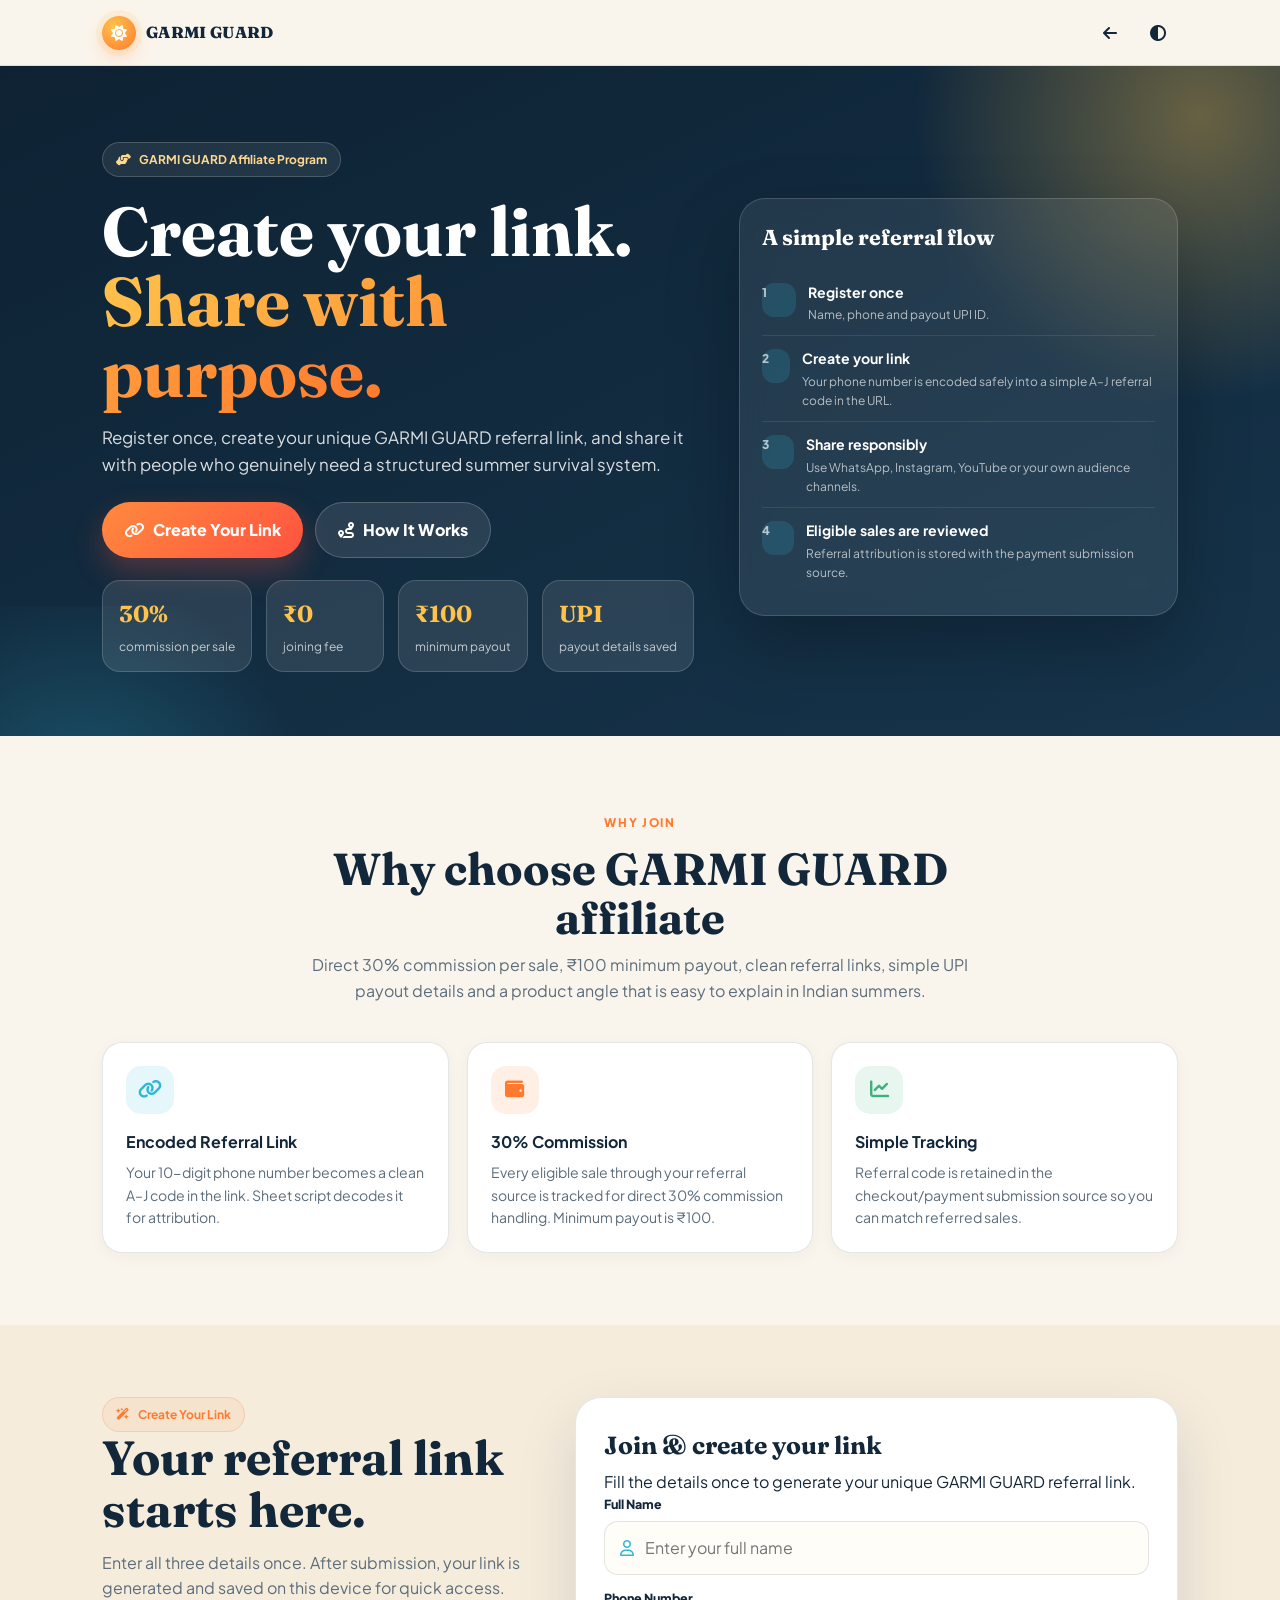
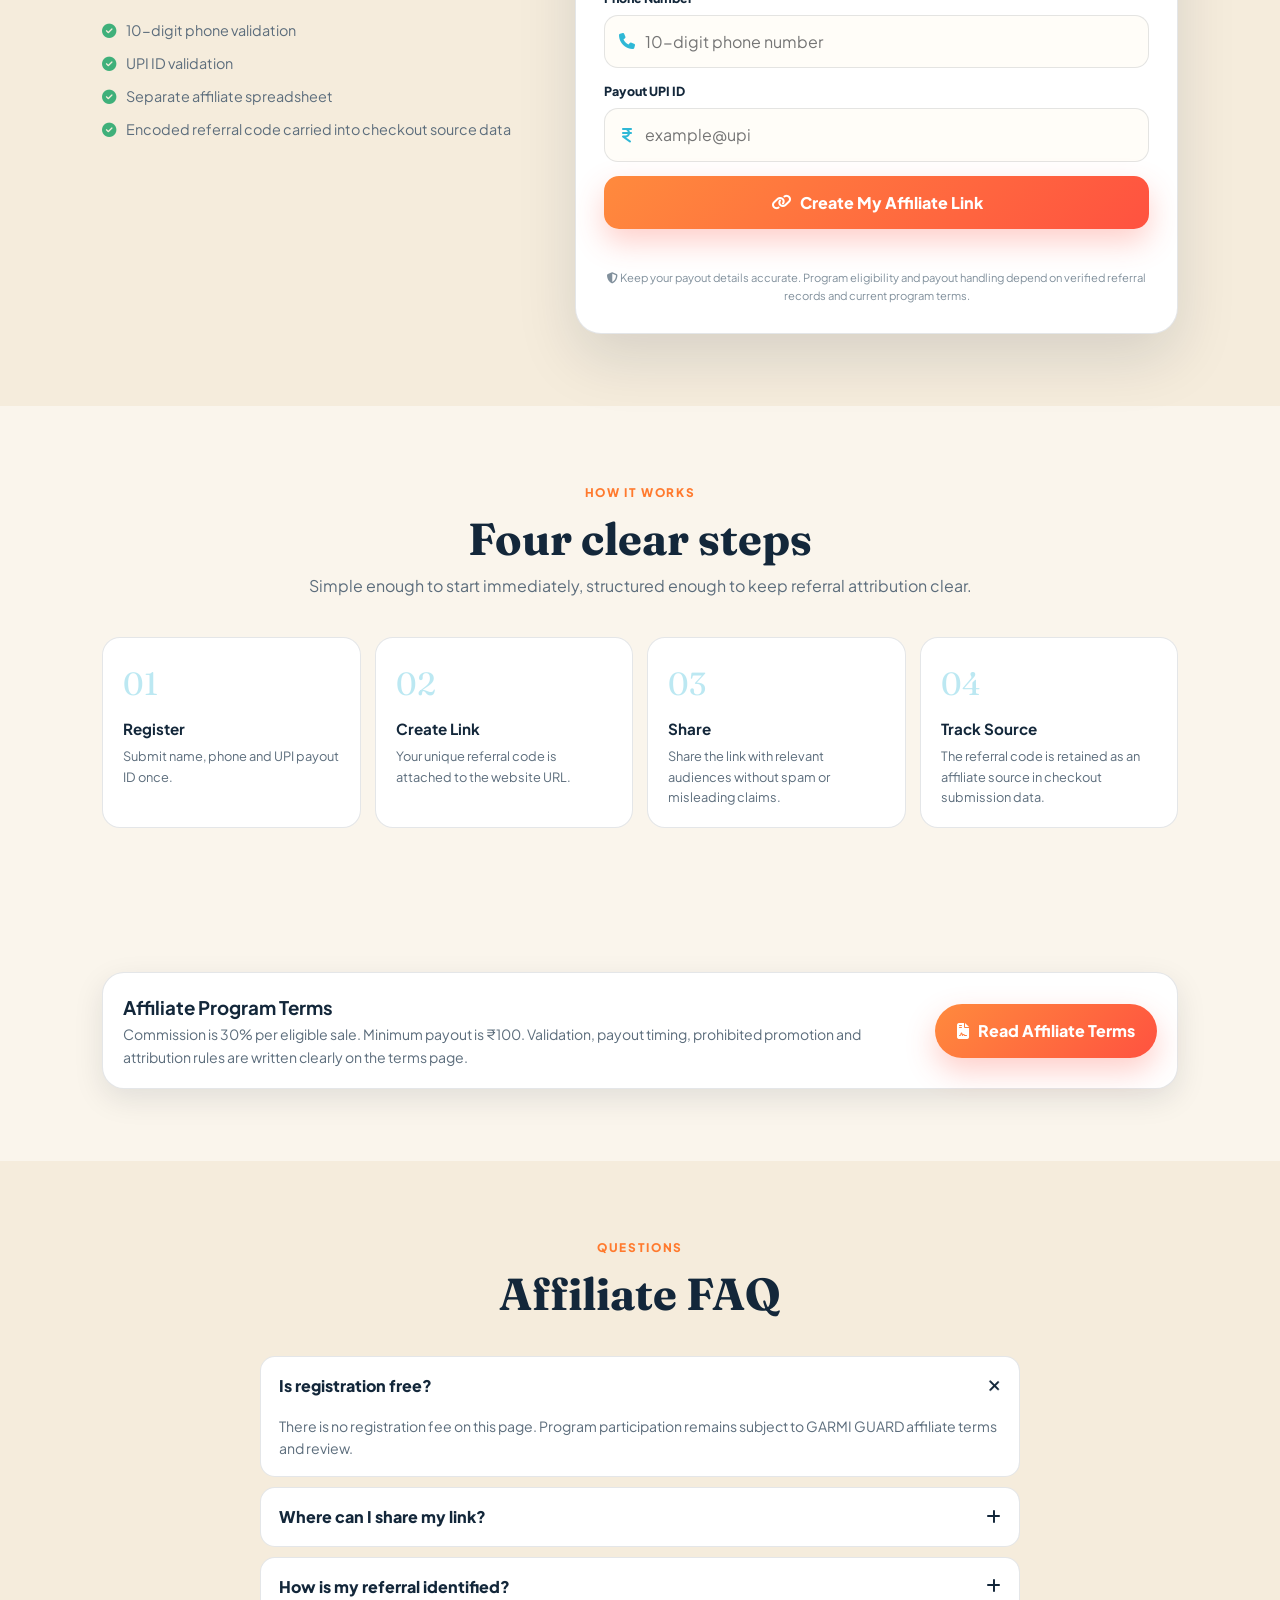
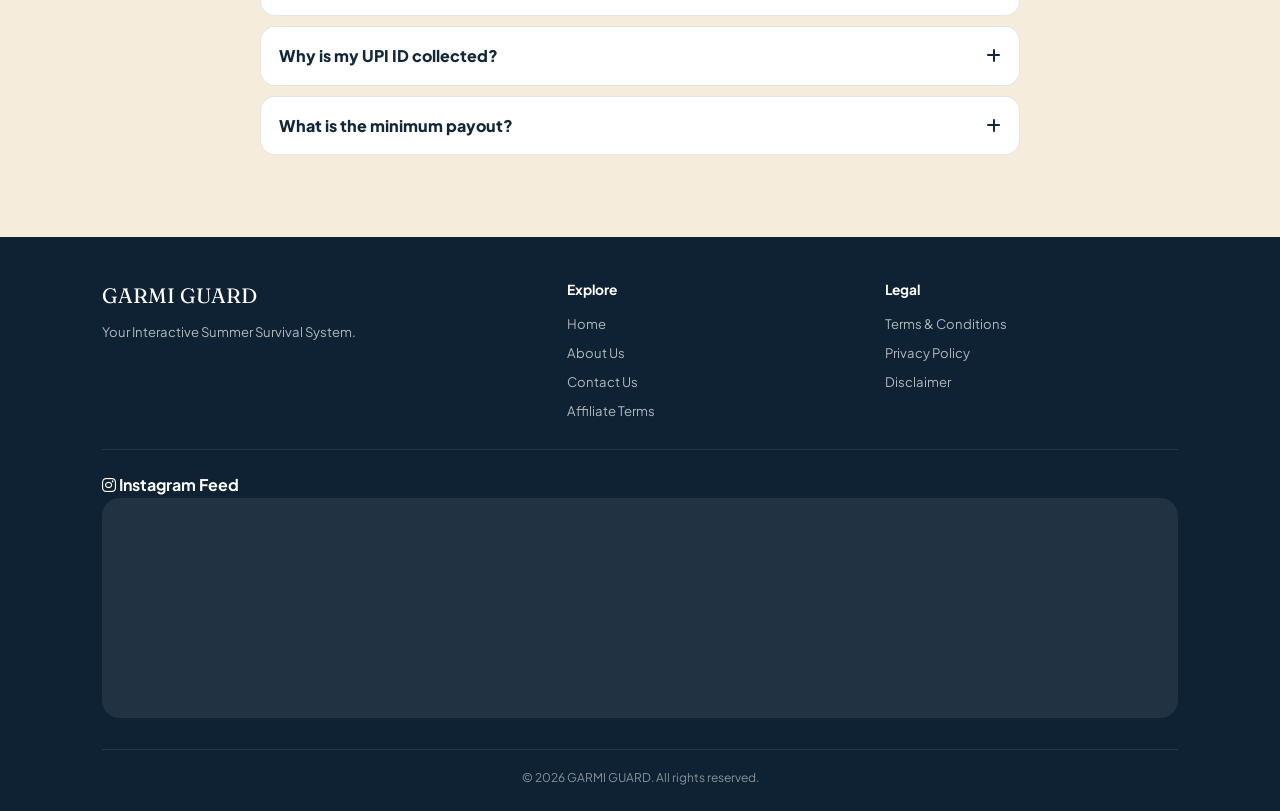
==== Affiliate.html @ 735c2840 "Add files via upload" ====
<!doctype html>
<html lang="en" data-theme="light">
<head>
<meta charset="utf-8">
<meta name="viewport" content="width=device-width,initial-scale=1,viewport-fit=cover">
<title>GARMI GUARD Affiliate Program — Create Your Referral Link</title>
<meta name="description" content="Join the GARMI GUARD affiliate program, register your payout UPI ID and create your encoded referral link.">
<meta name="robots" content="index,follow">
<link rel="canonical" href="https://garmiguard.pages.dev/Affiliate.html">
<link rel="preconnect" href="https://fonts.googleapis.com">
<link rel="preconnect" href="https://fonts.gstatic.com" crossorigin>
<link href="https://fonts.googleapis.com/css2?family=Plus+Jakarta+Sans:wght@400;500;600;700;800&family=Fraunces:opsz,wght@9..144,700;9..144,800&display=swap" rel="stylesheet">
<link rel="stylesheet" href="https://cdnjs.cloudflare.com/ajax/libs/font-awesome/6.5.1/css/all.min.css">
<style>
:root{--bg:#faf5ec;--soft:#fffdf8;--surface:#fff;--surface2:#f5ecdc;--text:#13273a;--muted:#5c6d7c;--mute:#81909c;--border:rgba(14,34,51,.11);--navy:#0e2233;--navy2:#16344b;--orange:#ff7a2e;--coral:#ff5c46;--aqua:#2fb8d6;--leaf:#3fb07a;--sun:#ffc24b;--cta:linear-gradient(135deg,#ff8a3d,#ff5240);--shadow:0 24px 60px rgba(14,34,51,.13);--shadow2:0 10px 30px rgba(14,34,51,.10);--display:'Fraunces',Georgia,serif;--body:'Plus Jakarta Sans',system-ui,sans-serif;--header:66px}
html[data-theme=dark]{--bg:#071320;--soft:#0a1a28;--surface:#0f2839;--surface2:#133046;--text:#eef4f8;--muted:#bac8d2;--mute:#8195a5;--border:rgba(255,255,255,.10);--shadow:0 28px 70px rgba(0,0,0,.48);--shadow2:0 12px 34px rgba(0,0,0,.34)}
*{box-sizing:border-box;margin:0;padding:0}html{scroll-behavior:smooth}body{font-family:var(--body);background:var(--bg);color:var(--text);line-height:1.6;overflow-x:hidden}a{text-decoration:none;color:inherit}button,input{font:inherit}.container{width:min(1120px,100%);margin:auto;padding:0 22px}
header{position:sticky;top:0;z-index:100;height:var(--header);display:flex;align-items:center;background:color-mix(in srgb,var(--bg) 88%,transparent);backdrop-filter:blur(16px);border-bottom:1px solid var(--border)}.head{display:flex;align-items:center;justify-content:space-between}.brand{display:flex;align-items:center;gap:10px;font-family:var(--display);font-weight:800;letter-spacing:.02em}.sun{width:34px;height:34px;border-radius:50%;display:grid;place-items:center;background:radial-gradient(circle at 35% 30%,var(--sun),var(--orange));color:#fff;box-shadow:0 0 0 6px rgba(255,194,75,.11),0 7px 18px rgba(255,122,46,.25)}.head-actions{display:flex;align-items:center;gap:8px}.icon-btn{width:40px;height:40px;border:0;background:transparent;color:var(--text);border-radius:12px;display:grid;place-items:center;cursor:pointer;transition:.2s}.icon-btn:hover{color:var(--orange);transform:translateY(-2px)}
.hero{position:relative;overflow:hidden;padding:76px 0 64px;background:linear-gradient(155deg,var(--navy),var(--navy2));color:#fff}.hero:before{content:'';position:absolute;width:620px;height:620px;border-radius:50%;right:-230px;top:-260px;background:radial-gradient(circle,rgba(255,194,75,.36),transparent 65%)}.hero:after{content:'';position:absolute;width:560px;height:400px;left:-200px;bottom:-270px;background:radial-gradient(circle,rgba(47,184,214,.28),transparent 66%)}.hero-grid{position:relative;z-index:2;display:grid;grid-template-columns:1.15fr .85fr;gap:44px;align-items:center}.eyebrow{display:inline-flex;align-items:center;gap:8px;padding:7px 13px;border:1px solid rgba(255,255,255,.18);background:rgba(255,255,255,.08);border-radius:999px;color:#ffd890;font-weight:700;font-size:.75rem}.hero h1{font-family:var(--display);font-size:clamp(2.5rem,6vw,4.3rem);line-height:1.02;margin:20px 0 16px}.hero h1 span{background:linear-gradient(120deg,var(--sun),var(--orange));-webkit-background-clip:text;color:transparent}.hero p{color:rgba(255,255,255,.84);font-size:1.06rem;max-width:650px}.hero-cta{display:flex;gap:12px;flex-wrap:wrap;margin-top:24px}.btn{border:0;border-radius:999px;padding:14px 22px;font-weight:800;display:inline-flex;align-items:center;justify-content:center;gap:9px;cursor:pointer;transition:.24s}.btn-primary{background:var(--cta);color:#fff;box-shadow:0 13px 30px rgba(255,82,64,.28)}.btn-primary:hover{transform:translateY(-2px);box-shadow:0 18px 40px rgba(255,82,64,.38)}.btn-soft{background:rgba(255,255,255,.10);color:#fff;border:1px solid rgba(255,255,255,.20)}
.hero-card{background:rgba(255,255,255,.08);border:1px solid rgba(255,255,255,.15);border-radius:26px;padding:22px;backdrop-filter:blur(12px);box-shadow:0 30px 70px rgba(0,0,0,.25)}.hero-card h3{font-family:var(--display);font-size:1.35rem;margin-bottom:14px}.mini-step{display:flex;gap:12px;padding:11px 0;border-bottom:1px solid rgba(255,255,255,.09)}.mini-step:last-child{border:0}.mini-num{width:34px;height:34px;border-radius:12px;display:grid;place-items:center;background:rgba(47,184,214,.18);color:#8ae7f5;font-weight:800}.mini-step strong{display:block;font-size:.88rem}.mini-step span{display:block;font-size:.75rem;color:rgba(255,255,255,.67);margin-top:2px}
.section{padding:72px 0}.section-head{text-align:center;max-width:700px;margin:0 auto 38px}.section-head span{color:var(--orange);font-size:.74rem;font-weight:800;letter-spacing:.14em;text-transform:uppercase}.section-head h2{font-family:var(--display);font-size:clamp(1.8rem,4vw,2.8rem);line-height:1.1;margin:10px 0}.section-head p{color:var(--muted)}.benefits{display:grid;grid-template-columns:repeat(3,1fr);gap:18px}.card{background:var(--surface);border:1px solid var(--border);border-radius:20px;padding:23px;box-shadow:0 4px 16px rgba(14,34,51,.04);transition:.28s}.card:hover{transform:translateY(-5px);box-shadow:var(--shadow2)}.card-icon{width:48px;height:48px;border-radius:15px;display:grid;place-items:center;margin-bottom:15px;background:rgba(47,184,214,.12);color:var(--aqua);font-size:1.2rem}.card:nth-child(2) .card-icon{background:rgba(255,122,46,.12);color:var(--orange)}.card:nth-child(3) .card-icon{background:rgba(63,176,122,.12);color:var(--leaf)}.card h3{font-size:1rem;margin-bottom:7px}.card p{font-size:.88rem;color:var(--muted)}
.join{background:var(--surface2)}.join-grid{display:grid;grid-template-columns:.85fr 1.15fr;gap:28px;align-items:start}.join-copy{position:sticky;top:95px}.join-copy h2{font-family:var(--display);font-size:clamp(2rem,4vw,3rem);line-height:1.08;margin-bottom:14px}.join-copy p{color:var(--muted);margin-bottom:18px}.check{display:flex;align-items:flex-start;gap:10px;margin:10px 0;color:var(--muted);font-size:.9rem}.check i{color:var(--leaf);margin-top:5px}.form-card{background:var(--surface);border:1px solid var(--border);border-radius:26px;padding:28px;box-shadow:var(--shadow)}.form-card h3{font-family:var(--display);font-size:1.55rem;margin-bottom:4px}.form-card>p{color:var(--muted);font-size:.88rem;margin-bottom:20px}.field{margin-bottom:14px}.field label{display:block;font-size:.78rem;font-weight:800;margin-bottom:6px}.input{display:flex;align-items:center;gap:10px;background:var(--soft);border:1.5px solid var(--border);border-radius:14px;padding:0 13px;transition:.2s}.input:focus-within{border-color:var(--aqua);box-shadow:0 0 0 3px rgba(47,184,214,.12)}.input i{color:var(--aqua);width:18px;text-align:center}.input input{width:100%;border:0;outline:0;background:transparent;color:var(--text);padding:13px 0}.error{font-size:.73rem;color:var(--coral);margin-top:5px;display:none}.error.show{display:block}.fine{font-size:.7rem;color:var(--mute);text-align:center;margin-top:10px}.status{font-size:.8rem;margin-top:10px;text-align:center;min-height:20px;color:var(--muted)}
.link-panel{display:none}.link-panel.show{display:block;animation:rise .35s ease}@keyframes rise{from{opacity:0;transform:translateY(12px)}to{opacity:1;transform:none}}.profile-chip{display:flex;align-items:center;gap:12px;padding:12px;border-radius:15px;background:var(--soft);border:1px solid var(--border);margin-bottom:14px}.profile-icon{width:42px;height:42px;border-radius:14px;display:grid;place-items:center;background:var(--cta);color:#fff}.profile-chip strong,.profile-chip span{display:block}.profile-chip span{font-size:.75rem;color:var(--muted)}.link-box{display:flex;gap:8px;padding:7px;background:var(--soft);border:1px solid var(--border);border-radius:15px}.link-box input{flex:1;min-width:0;border:0;background:transparent;color:var(--text);outline:0;padding:7px;font-size:.8rem}.copy-btn{width:42px;height:42px;border:0;border-radius:12px;background:var(--navy);color:#fff;cursor:pointer}.link-actions{display:grid;grid-template-columns:1fr 1fr;gap:10px;margin-top:12px}.link-actions .btn{border-radius:14px;padding:12px}.link-actions .secondary{background:var(--surface2);color:var(--text);border:1px solid var(--border)}
.how{display:grid;grid-template-columns:repeat(4,1fr);gap:14px}.step{position:relative;background:var(--surface);border:1px solid var(--border);border-radius:18px;padding:20px}.step-num{font-family:var(--display);font-size:2rem;color:rgba(47,184,214,.32)}.step h3{font-size:.95rem;margin:8px 0 5px}.step p{font-size:.8rem;color:var(--muted)}
.faq{max-width:760px;margin:auto}.faq-item{background:var(--surface);border:1px solid var(--border);border-radius:15px;margin-bottom:10px;overflow:hidden}.faq-q{width:100%;display:flex;justify-content:space-between;align-items:center;text-align:left;border:0;background:transparent;color:var(--text);padding:16px 18px;font-weight:800;cursor:pointer}.faq-a{display:none;padding:0 18px 16px;color:var(--muted);font-size:.88rem}.faq-item.open .faq-a{display:block}.faq-item.open .faq-q i{transform:rotate(45deg)}
footer{background:var(--navy);color:#fff;padding:42px 0 24px}.footer-grid{display:grid;grid-template-columns:1.5fr 1fr 1fr;gap:26px}.footer-brand{font-family:var(--display);font-size:1.3rem;margin-bottom:8px}.footer-grid p,.footer-grid a{color:rgba(255,255,255,.68);font-size:.82rem}.footer-grid a{display:block;padding:4px 0}.footer-grid h4{font-size:.86rem;margin-bottom:8px}.copy{text-align:center;border-top:1px solid rgba(255,255,255,.09);padding-top:18px;margin-top:24px;color:rgba(255,255,255,.50);font-size:.75rem}
.live-notif{position:fixed;z-index:300;top:calc(var(--header) + 10px);right:18px;width:min(340px,calc(100% - 28px));background:var(--surface);border:1px solid var(--border);border-radius:15px;box-shadow:var(--shadow);padding:12px 14px;display:flex;align-items:center;gap:11px;opacity:0;transform:translateX(18px);pointer-events:none;transition:.3s}.live-notif.show{opacity:1;transform:none}.ln-icon{width:40px;height:40px;border-radius:50%;display:grid;place-items:center;background:var(--cta);color:#fff}.ln-text{font-size:.8rem}.ln-text strong{display:block}.ln-text span{color:var(--muted);font-size:.72rem}
@media(max-width:900px){.hero-grid,.join-grid{grid-template-columns:1fr}.join-copy{position:static}.benefits{grid-template-columns:repeat(2,1fr)}.how{grid-template-columns:repeat(2,1fr)}}
@media(max-width:620px){.container{padding:0 16px}.hero{padding:54px 0 46px}.hero-grid{gap:28px}.benefits{grid-template-columns:1fr}.how{grid-template-columns:1fr 1fr}.form-card{padding:21px}.section{padding:56px 0}.footer-grid{grid-template-columns:1fr}.live-notif{left:50%;right:auto;transform:translate(-50%,-10px)}.live-notif.show{transform:translate(-50%,0)}.link-actions{grid-template-columns:1fr}}
@media(max-width:390px){.how{grid-template-columns:1fr}.brand span{font-size:.9rem}.head-actions .back-text{display:none}}

.aff-kpi{display:flex;gap:14px;flex-wrap:wrap;margin-top:22px}.aff-kpi div{min-width:118px;padding:14px 16px;border-radius:18px;background:rgba(255,255,255,.10);border:1px solid rgba(255,255,255,.16)}.aff-kpi b{display:block;font-size:1.45rem;color:var(--sun);font-family:var(--display)}.aff-kpi span{font-size:.75rem;color:rgba(255,255,255,.72)}
.terms-strip{background:var(--surface);border:1px solid var(--border);border-radius:22px;padding:20px;display:flex;align-items:center;justify-content:space-between;gap:18px;box-shadow:var(--shadow2)}.terms-strip p{color:var(--muted);font-size:.88rem}.terms-strip .btn{white-space:nowrap}
.why-grid{display:grid;grid-template-columns:repeat(4,1fr);gap:14px}.why-box{background:var(--surface);border:1px solid var(--border);border-radius:20px;padding:20px;box-shadow:0 4px 16px rgba(14,34,51,.04)}.why-box i{font-size:1.2rem;color:var(--orange);margin-bottom:12px}.why-box h3{font-size:.94rem;margin-bottom:6px}.why-box p{font-size:.8rem;color:var(--muted)}
.footer-instagram{margin-top:24px;padding-top:22px;border-top:1px solid rgba(255,255,255,.09)}.footer-insta-frame{width:100%;height:220px;border:0;border-radius:18px;background:rgba(255,255,255,.08)}
@media(max-width:900px){.why-grid{grid-template-columns:repeat(2,1fr)}}@media(max-width:620px){.terms-strip{flex-direction:column;align-items:flex-start}.why-grid{grid-template-columns:1fr}.aff-kpi div{flex:1}}
</style>
</head>
<body>
<header><div class="container head"><a class="brand" href="index.html"><span class="sun"><i class="fa-solid fa-sun"></i></span><span>GARMI GUARD</span></a><div class="head-actions"><a class="icon-btn" href="index.html" aria-label="Back to home"><i class="fa-solid fa-arrow-left"></i></a><button class="icon-btn" id="themeBtn" aria-label="Toggle theme"><i class="fa-solid fa-circle-half-stroke"></i></button></div></div></header>

<section class="hero"><div class="container hero-grid"><div><span class="eyebrow"><i class="fa-solid fa-handshake-angle"></i> GARMI GUARD Affiliate Program</span><h1>Create your link.<br><span>Share with purpose.</span></h1><p>Register once, create your unique GARMI GUARD referral link, and share it with people who genuinely need a structured summer survival system.</p><div class="hero-cta"><a class="btn btn-primary" href="#create-link"><i class="fa-solid fa-link"></i> Create Your Link</a><a class="btn btn-soft" href="#how"><i class="fa-solid fa-route"></i> How It Works</a></div><div class="aff-kpi"><div><b>30%</b><span>commission per sale</span></div><div><b>₹0</b><span>joining fee</span></div><div><b>₹100</b><span>minimum payout</span></div><div><b>UPI</b><span>payout details saved</span></div></div></div><div class="hero-card"><h3>A simple referral flow</h3><div class="mini-step"><span class="mini-num">1</span><div><strong>Register once</strong><span>Name, phone and payout UPI ID.</span></div></div><div class="mini-step"><span class="mini-num">2</span><div><strong>Create your link</strong><span>Your phone number is encoded safely into a simple A–J referral code in the URL.</span></div></div><div class="mini-step"><span class="mini-num">3</span><div><strong>Share responsibly</strong><span>Use WhatsApp, Instagram, YouTube or your own audience channels.</span></div></div><div class="mini-step"><span class="mini-num">4</span><div><strong>Eligible sales are reviewed</strong><span>Referral attribution is stored with the payment submission source.</span></div></div></div></div></section>

<section class="section"><div class="container"><div class="section-head"><span>Why join</span><h2>Why choose GARMI GUARD affiliate</h2><p>Direct 30% commission per sale, ₹100 minimum payout, clean referral links, simple UPI payout details and a product angle that is easy to explain in Indian summers.</p></div><div class="benefits"><article class="card"><div class="card-icon"><i class="fa-solid fa-link"></i></div><h3>Encoded Referral Link</h3><p>Your 10-digit phone number becomes a clean A–J code in the link. Sheet script decodes it for attribution.</p></article><article class="card"><div class="card-icon"><i class="fa-solid fa-wallet"></i></div><h3>30% Commission</h3><p>Every eligible sale through your referral source is tracked for direct 30% commission handling. Minimum payout is ₹100.</p></article><article class="card"><div class="card-icon"><i class="fa-solid fa-chart-line"></i></div><h3>Simple Tracking</h3><p>Referral code is retained in the checkout/payment submission source so you can match referred sales.</p></article></div></div></section>

<section class="section join" id="create-link"><div class="container join-grid"><div class="join-copy"><span class="eyebrow" style="color:var(--orange);border-color:rgba(255,122,46,.22);background:rgba(255,122,46,.08)"><i class="fa-solid fa-wand-magic-sparkles"></i> Create Your Link</span><h2>Your referral link starts here.</h2><p>Enter all three details once. After submission, your link is generated and saved on this device for quick access.</p><div class="check"><i class="fa-solid fa-circle-check"></i><span>10-digit phone validation</span></div><div class="check"><i class="fa-solid fa-circle-check"></i><span>UPI ID validation</span></div><div class="check"><i class="fa-solid fa-circle-check"></i><span>Separate affiliate spreadsheet</span></div><div class="check"><i class="fa-solid fa-circle-check"></i><span>Encoded referral code carried into checkout source data</span></div></div><div class="form-card">
<div id="joinFormWrap"><h3>Join & create your link</h3><p>Fill the details once to generate your unique GARMI GUARD referral link.</p><div class="field"><label for="affName">Full Name</label><div class="input"><i class="fa-regular fa-user"></i><input id="affName" type="text" autocomplete="name" placeholder="Enter your full name"></div><div class="error" id="affNameErr">Please enter your name.</div></div><div class="field"><label for="affPhone">Phone Number</label><div class="input"><i class="fa-solid fa-phone"></i><input id="affPhone" type="tel" inputmode="numeric" maxlength="10" pattern="[0-9]{10}" autocomplete="tel" placeholder="10-digit phone number"></div><div class="error" id="affPhoneErr">Enter exactly 10 digits.</div></div><div class="field"><label for="affUpi">Payout UPI ID</label><div class="input"><i class="fa-solid fa-indian-rupee-sign"></i><input id="affUpi" type="text" inputmode="email" autocomplete="off" placeholder="example@upi"></div><div class="error" id="affUpiErr">Enter a valid UPI ID.</div></div><button class="btn btn-primary" style="width:100%;border-radius:15px" id="affSubmit"><i class="fa-solid fa-link"></i> Create My Affiliate Link</button><div class="status" id="affStatus"></div><p class="fine"><i class="fa-solid fa-shield-halved"></i> Keep your payout details accurate. Program eligibility and payout handling depend on verified referral records and current program terms.</p></div>
<div class="link-panel" id="linkPanel"><h3>Your affiliate link is ready</h3><p>Save this link and use it whenever you share GARMI GUARD.</p><div class="profile-chip"><div class="profile-icon"><i class="fa-solid fa-user-check"></i></div><div><strong id="profileName">Affiliate</strong><span id="profileCode">Code: —</span></div></div><div class="link-box"><input id="affiliateLink" readonly><button class="copy-btn" id="copyLink" aria-label="Copy link"><i class="fa-regular fa-copy"></i></button></div><div class="link-actions"><button class="btn btn-primary" id="shareLink"><i class="fa-solid fa-paper-plane"></i> Share Link</button><button class="btn secondary" id="copyLink2"><i class="fa-solid fa-link"></i> Copy Link</button></div></div>
</div></div></section>

<section class="section" id="how"><div class="container"><div class="section-head"><span>How it works</span><h2>Four clear steps</h2><p>Simple enough to start immediately, structured enough to keep referral attribution clear.</p></div><div class="how"><article class="step"><div class="step-num">01</div><h3>Register</h3><p>Submit name, phone and UPI payout ID once.</p></article><article class="step"><div class="step-num">02</div><h3>Create Link</h3><p>Your unique referral code is attached to the website URL.</p></article><article class="step"><div class="step-num">03</div><h3>Share</h3><p>Share the link with relevant audiences without spam or misleading claims.</p></article><article class="step"><div class="step-num">04</div><h3>Track Source</h3><p>The referral code is retained as an affiliate source in checkout submission data.</p></article></div></div></section>

<section class="section"><div class="container"><div class="terms-strip"><div><h3>Affiliate Program Terms</h3><p>Commission is 30% per eligible sale. Minimum payout is ₹100. Validation, payout timing, prohibited promotion and attribution rules are written clearly on the terms page.</p></div><a class="btn btn-primary" href="affiliate-terms.html"><i class="fa-solid fa-file-contract"></i> Read Affiliate Terms</a></div></div></section>
<section class="section" style="background:var(--surface2)"><div class="container"><div class="section-head"><span>Questions</span><h2>Affiliate FAQ</h2></div><div class="faq"><div class="faq-item open"><button class="faq-q">Is registration free?<i class="fa-solid fa-plus"></i></button><div class="faq-a">There is no registration fee on this page. Program participation remains subject to GARMI GUARD affiliate terms and review.</div></div><div class="faq-item"><button class="faq-q">Where can I share my link?<i class="fa-solid fa-plus"></i></button><div class="faq-a">You can share it through your own legitimate channels such as WhatsApp, Instagram, YouTube, a blog or a community where the product is relevant. Avoid spam and misleading claims.</div></div><div class="faq-item"><button class="faq-q">How is my referral identified?<i class="fa-solid fa-plus"></i></button><div class="faq-a">Your 10-digit phone number is converted into an A–J code and carried in the URL as ref. Example: 0=A, 1=B, 2=C. The Sheet script decodes it back to the phone number for attribution.</div></div><div class="faq-item"><button class="faq-q">Why is my UPI ID collected?<i class="fa-solid fa-plus"></i></button><div class="faq-a">It is saved with your affiliate registration record as your preferred payout identifier. Keep it accurate and under your control.</div></div><div class="faq-item"><button class="faq-q">What is the minimum payout?<i class="fa-solid fa-plus"></i></button><div class="faq-a">Minimum payout is ₹100 after eligible referred sales are manually verified.</div></div></div></div></section>

<footer><div class="container"><div class="footer-grid"><div><div class="footer-brand">GARMI GUARD</div><p>Your Interactive Summer Survival System.</p></div><div><h4>Explore</h4><a href="index.html">Home</a><a href="about.html">About Us</a><a href="contact.html">Contact Us</a><a href="affiliate-terms.html">Affiliate Terms</a></div><div><h4>Legal</h4><a href="terms.html">Terms & Conditions</a><a href="privacy.html">Privacy Policy</a><a href="disclaimer.html">Disclaimer</a></div></div><div class="footer-instagram"><h4><i class="fa-brands fa-instagram"></i> Instagram Feed</h4><iframe class="footer-insta-frame" src="https://www.instagram.com/garmiguard.in/embed" loading="lazy" title="GARMI GUARD Instagram Feed"></iframe></div><div class="copy">© <span id="year"></span> GARMI GUARD. All rights reserved.</div></div></footer>

<div class="live-notif" id="liveNotif" aria-live="polite"><div class="ln-icon"><i class="fa-solid fa-link"></i></div><div class="ln-text"><strong id="lnTitle">Affiliate Tip</strong><span id="lnText">Create your unique link and keep it saved.</span></div></div>
<script>
const AFFILIATE_CONFIG=Object.freeze({scriptUrl:'https://script.google.com/macros/s/AKfycbx5ZlBwxSsFkKUzWEBGCXHpQ2BdH3ywHVNdGKjTXUeNrMejeJCuwjB2bNWTp2bGw8en/exec',siteBaseUrl:'https://garmiguard.pages.dev/'});
const $=s=>document.querySelector(s);
function validPhone(v){return /^\d{10}$/.test(String(v||'').replace(/\D/g,''))}
function validUpi(v){return /^[A-Za-z0-9._-]{2,}@[A-Za-z0-9.-]{2,}$/.test(String(v||'').trim())}
function cleanName(v){return String(v||'').trim().replace(/\s+/g,' ').slice(0,80)}
function encodePhoneRef(phone){const map='ABCDEFGHIJ';const digits=String(phone||'').replace(/\D/g,'').slice(-10);return /^\d{10}$/.test(digits)?digits.split('').map(d=>map[Number(d)]).join(''):''}
function decodePhoneRef(code){code=String(code||'').trim().toUpperCase();return /^[A-J]{10}$/.test(code)?code.split('').map(ch=>String(ch.charCodeAt(0)-65)).join(''):''}
function makeCode(name,phone){return encodePhoneRef(phone)}
function makeLink(code){return AFFILIATE_CONFIG.siteBaseUrl.replace(/\/$/,'/')+'?ref='+encodeURIComponent(code)}
function showProfile(profile){$('#joinFormWrap').style.display='none';$('#linkPanel').classList.add('show');$('#profileName').textContent=profile.name;$('#profileCode').textContent='Ref code: '+profile.code+' · Phone: '+(decodePhoneRef(profile.code)||profile.phone||'');$('#affiliateLink').value=profile.link}
async function submitAffiliate(){const name=cleanName($('#affName').value),phone=$('#affPhone').value.replace(/\D/g,''),upi=$('#affUpi').value.trim();$('#affNameErr').classList.toggle('show',name.length<2);$('#affPhoneErr').classList.toggle('show',!validPhone(phone));$('#affUpiErr').classList.toggle('show',!validUpi(upi));if(name.length<2||!validPhone(phone)||!validUpi(upi))return;const code=makeCode(name,phone),link=makeLink(code);const data={timestamp:new Date().toISOString(),name,phone,decodedPhone:decodePhoneRef(code),upiId:upi,affiliateCode:code,referralLink:link,source:'GARMI GUARD Affiliate Page',pageUrl:location.href,userAgent:navigator.userAgent,status:'Registered'};const btn=$('#affSubmit'),old=btn.innerHTML;btn.disabled=true;btn.innerHTML='<i class="fa-solid fa-spinner fa-spin"></i> Creating your link…';$('#affStatus').textContent='';try{if(AFFILIATE_CONFIG.scriptUrl&&/^https:\/\/script\.google\.com\//.test(AFFILIATE_CONFIG.scriptUrl)){await fetch(AFFILIATE_CONFIG.scriptUrl,{method:'POST',mode:'no-cors',headers:{'Content-Type':'text/plain;charset=utf-8'},body:JSON.stringify(data)})}localStorage.setItem('gg_affiliate_profile',JSON.stringify({name,phone,upi,code,link}));showProfile({name,phone,upi,code,link})}catch(e){$('#affStatus').textContent='Could not save right now. Please try again.';btn.disabled=false;btn.innerHTML=old}}
function copyLink(){const v=$('#affiliateLink').value;navigator.clipboard?.writeText(v).then(()=>{showNotice('Link copied','Your affiliate link is ready to share.','fa-copy')})}
function shareLink(){const url=$('#affiliateLink').value;if(navigator.share){navigator.share({title:'GARMI GUARD',text:'Explore GARMI GUARD — an interactive Summer Survival System.',url}).catch(()=>{})}else copyLink()}
$('#affPhone').addEventListener('input',e=>e.target.value=e.target.value.replace(/\D/g,'').slice(0,10));$('#affSubmit').addEventListener('click',submitAffiliate);$('#copyLink').addEventListener('click',copyLink);$('#copyLink2').addEventListener('click',copyLink);$('#shareLink').addEventListener('click',shareLink);document.querySelectorAll('.faq-q').forEach(b=>b.addEventListener('click',()=>b.parentElement.classList.toggle('open')));
$('#themeBtn').addEventListener('click',()=>{const next=document.documentElement.getAttribute('data-theme')==='dark'?'light':'dark';document.documentElement.setAttribute('data-theme',next);localStorage.setItem('gg_theme',next)});document.documentElement.setAttribute('data-theme',localStorage.getItem('gg_theme')||'light');$('#year').textContent=new Date().getFullYear();
try{const profile=JSON.parse(localStorage.getItem('gg_affiliate_profile')||'null');if(profile&&profile.name&&profile.code&&profile.link)showProfile(profile)}catch(e){}
const notices=[['Create Your Link','Register once and keep your referral link saved.','fa-link'],['Share Responsibly','Share with audiences who may genuinely benefit from GARMI GUARD.','fa-paper-plane'],['Referral Source','Your ref code is carried into checkout source records.','fa-chart-line'],['Keep UPI Accurate','Use a payout UPI ID that you control.','fa-wallet'],['GARMI GUARD','Random hacks nahi, ek complete summer system.','fa-sun']];let nt=0,ni=-1;function showNotice(t,x,ic){const n=$('#liveNotif');$('#lnTitle').textContent=t;$('#lnText').textContent=x;n.querySelector('i').className='fa-solid '+ic;n.classList.add('show');setTimeout(()=>{n.classList.remove('show');scheduleNotice()},3200)}function scheduleNotice(){clearTimeout(nt);nt=setTimeout(()=>{let i;do{i=Math.floor(Math.random()*notices.length)}while(i===ni);ni=i;showNotice(...notices[i])},5000+Math.random()*20000)}scheduleNotice();
</script>
</body></html>
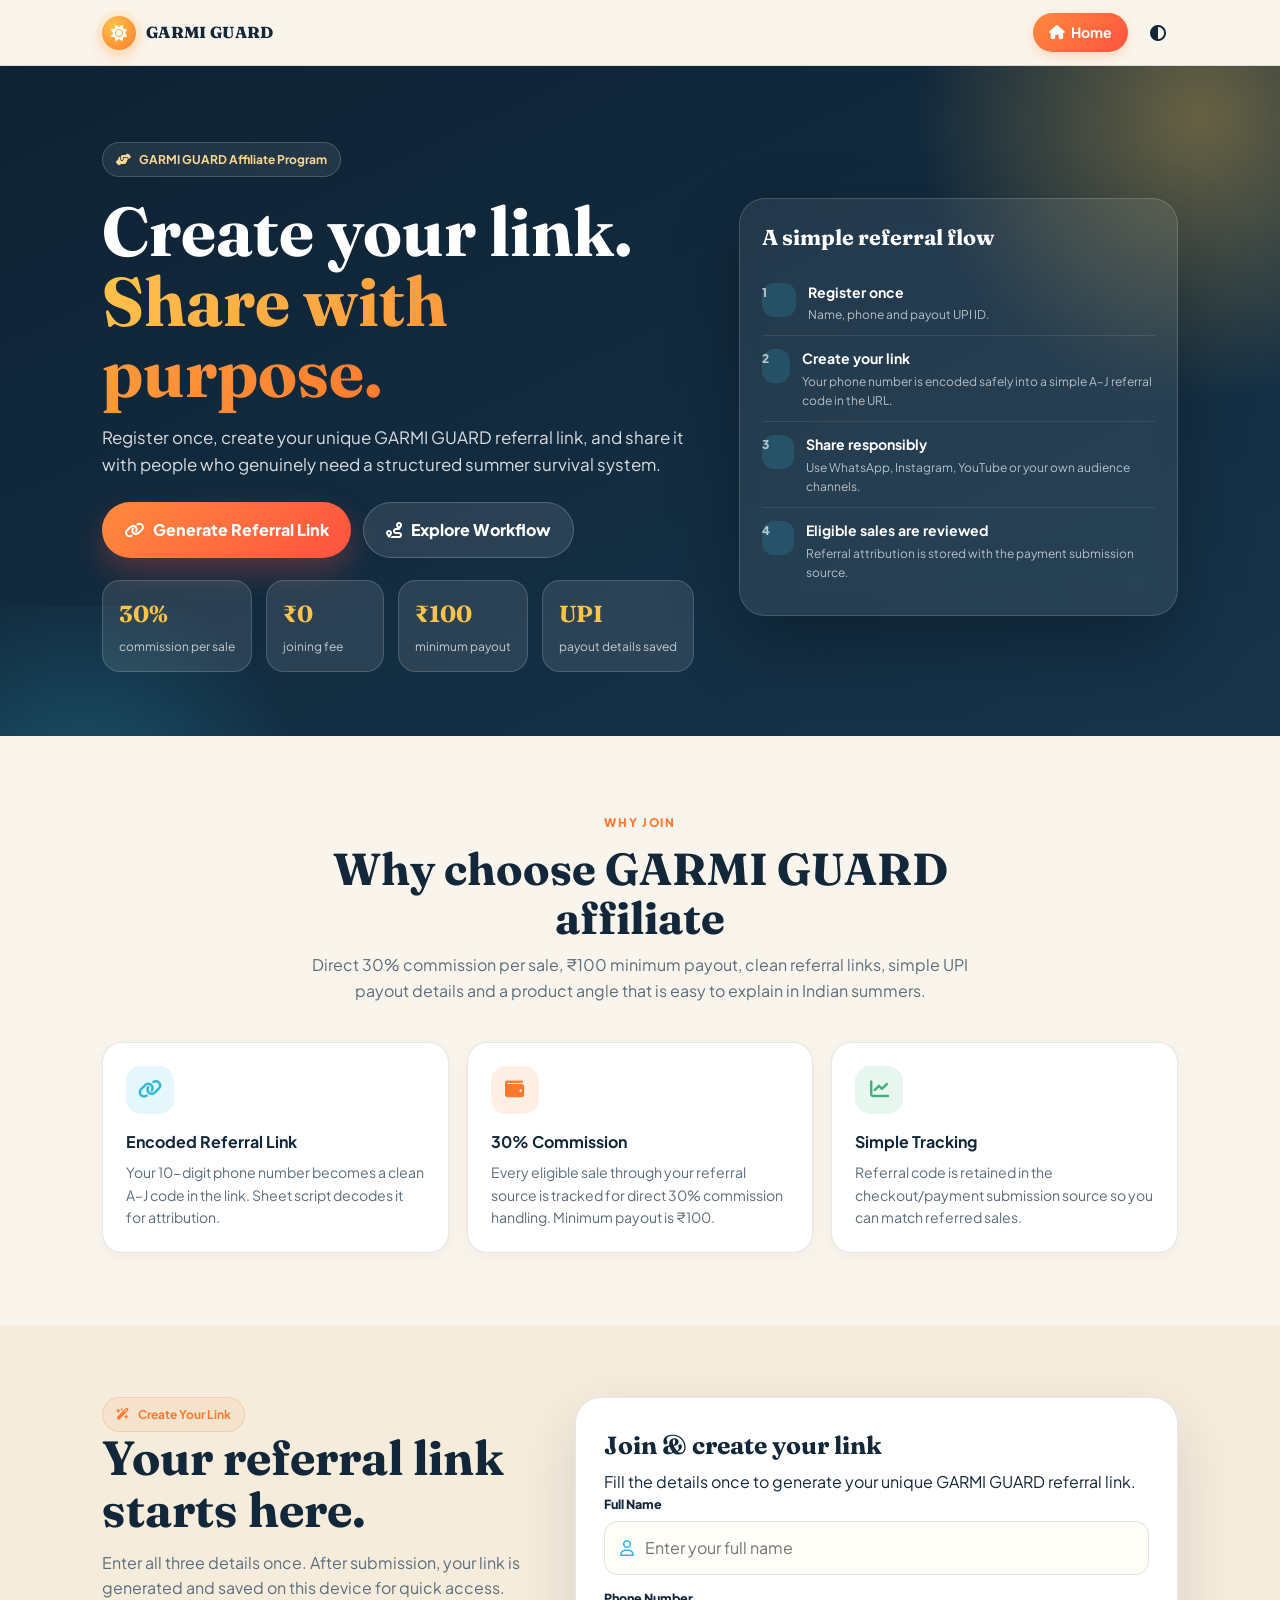
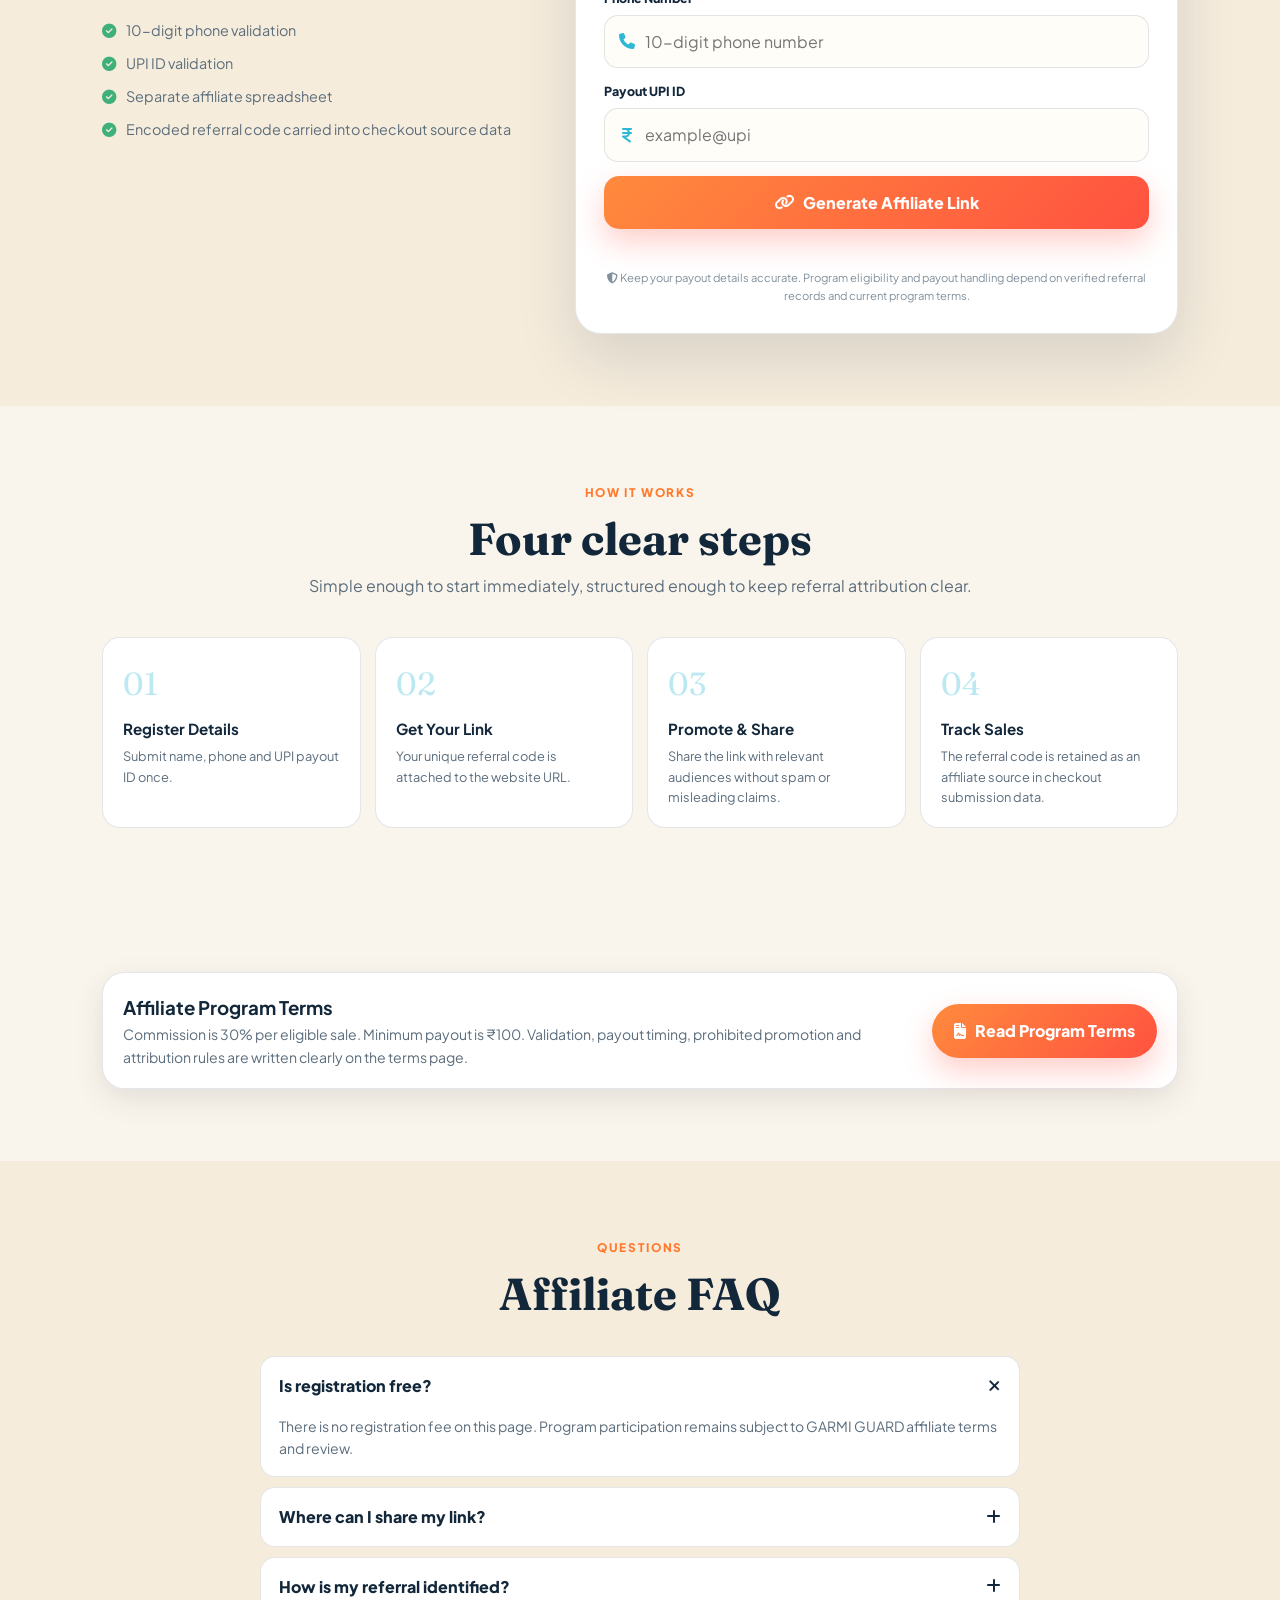
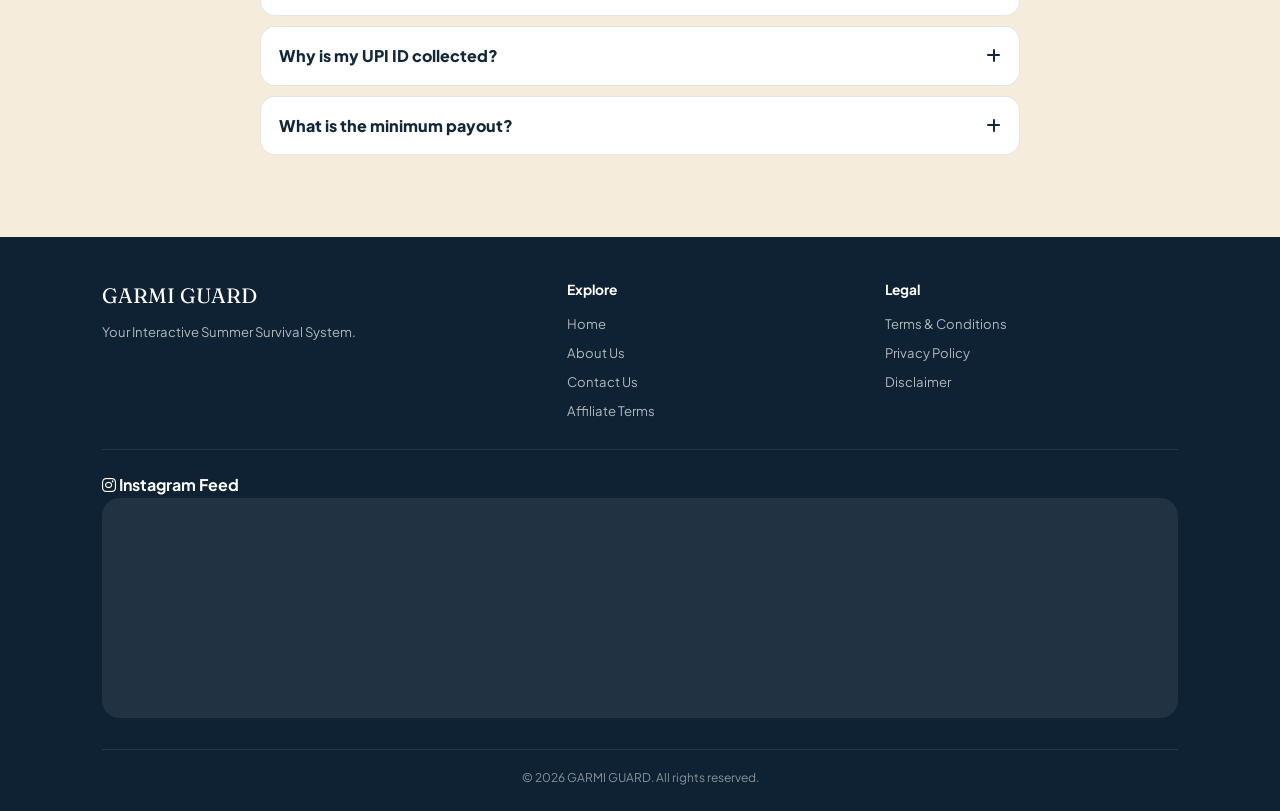
==== commit f1576c81: "Add files via upload" ====
--- a/Affiliate.html
+++ b/Affiliate.html
@@ -15,7 +15,8 @@
 :root{--bg:#faf5ec;--soft:#fffdf8;--surface:#fff;--surface2:#f5ecdc;--text:#13273a;--muted:#5c6d7c;--mute:#81909c;--border:rgba(14,34,51,.11);--navy:#0e2233;--navy2:#16344b;--orange:#ff7a2e;--coral:#ff5c46;--aqua:#2fb8d6;--leaf:#3fb07a;--sun:#ffc24b;--cta:linear-gradient(135deg,#ff8a3d,#ff5240);--shadow:0 24px 60px rgba(14,34,51,.13);--shadow2:0 10px 30px rgba(14,34,51,.10);--display:'Fraunces',Georgia,serif;--body:'Plus Jakarta Sans',system-ui,sans-serif;--header:66px}
 html[data-theme=dark]{--bg:#071320;--soft:#0a1a28;--surface:#0f2839;--surface2:#133046;--text:#eef4f8;--muted:#bac8d2;--mute:#8195a5;--border:rgba(255,255,255,.10);--shadow:0 28px 70px rgba(0,0,0,.48);--shadow2:0 12px 34px rgba(0,0,0,.34)}
 *{box-sizing:border-box;margin:0;padding:0}html{scroll-behavior:smooth}body{font-family:var(--body);background:var(--bg);color:var(--text);line-height:1.6;overflow-x:hidden}a{text-decoration:none;color:inherit}button,input{font:inherit}.container{width:min(1120px,100%);margin:auto;padding:0 22px}
-header{position:sticky;top:0;z-index:100;height:var(--header);display:flex;align-items:center;background:color-mix(in srgb,var(--bg) 88%,transparent);backdrop-filter:blur(16px);border-bottom:1px solid var(--border)}.head{display:flex;align-items:center;justify-content:space-between}.brand{display:flex;align-items:center;gap:10px;font-family:var(--display);font-weight:800;letter-spacing:.02em}.sun{width:34px;height:34px;border-radius:50%;display:grid;place-items:center;background:radial-gradient(circle at 35% 30%,var(--sun),var(--orange));color:#fff;box-shadow:0 0 0 6px rgba(255,194,75,.11),0 7px 18px rgba(255,122,46,.25)}.head-actions{display:flex;align-items:center;gap:8px}.icon-btn{width:40px;height:40px;border:0;background:transparent;color:var(--text);border-radius:12px;display:grid;place-items:center;cursor:pointer;transition:.2s}.icon-btn:hover{color:var(--orange);transform:translateY(-2px)}
+header{position:sticky;top:0;z-index:100;height:var(--header);display:flex;align-items:center;background:color-mix(in srgb,var(--bg) 88%,transparent);backdrop-filter:blur(16px);border-bottom:1px solid var(--border)}.head{display:flex;align-items:center;justify-content:space-between}.brand{display:flex;align-items:center;gap:10px;font-family:var(--display);font-weight:800;letter-spacing:.02em}.sun{width:34px;height:34px;border-radius:50%;display:grid;place-items:center;background:radial-gradient(circle at 35% 30%,var(--sun),var(--orange));color:#fff;box-shadow:0 0 0 6px rgba(255,194,75,.11),0 7px 18px rgba(255,122,46,.25)}.head-actions{display:flex;align-items:center;gap:10px}.icon-btn{width:40px;height:40px;border:0;background:transparent;color:var(--text);border-radius:12px;display:grid;place-items:center;cursor:pointer;transition:.2s}.icon-btn:hover{color:var(--orange);transform:translateY(-2px)}
+.btn-home-nav{display:inline-flex;align-items:center;gap:6px;padding:8px 16px;border-radius:999px;background:var(--cta);color:#fff!important;font-weight:700;font-size:0.88rem;transition:.2s;box-shadow:0 4px 12px rgba(255,122,46,.25)}.btn-home-nav:hover{transform:translateY(-2px);box-shadow:0 6px 18px rgba(255,122,46,.35)}
 .hero{position:relative;overflow:hidden;padding:76px 0 64px;background:linear-gradient(155deg,var(--navy),var(--navy2));color:#fff}.hero:before{content:'';position:absolute;width:620px;height:620px;border-radius:50%;right:-230px;top:-260px;background:radial-gradient(circle,rgba(255,194,75,.36),transparent 65%)}.hero:after{content:'';position:absolute;width:560px;height:400px;left:-200px;bottom:-270px;background:radial-gradient(circle,rgba(47,184,214,.28),transparent 66%)}.hero-grid{position:relative;z-index:2;display:grid;grid-template-columns:1.15fr .85fr;gap:44px;align-items:center}.eyebrow{display:inline-flex;align-items:center;gap:8px;padding:7px 13px;border:1px solid rgba(255,255,255,.18);background:rgba(255,255,255,.08);border-radius:999px;color:#ffd890;font-weight:700;font-size:.75rem}.hero h1{font-family:var(--display);font-size:clamp(2.5rem,6vw,4.3rem);line-height:1.02;margin:20px 0 16px}.hero h1 span{background:linear-gradient(120deg,var(--sun),var(--orange));-webkit-background-clip:text;color:transparent}.hero p{color:rgba(255,255,255,.84);font-size:1.06rem;max-width:650px}.hero-cta{display:flex;gap:12px;flex-wrap:wrap;margin-top:24px}.btn{border:0;border-radius:999px;padding:14px 22px;font-weight:800;display:inline-flex;align-items:center;justify-content:center;gap:9px;cursor:pointer;transition:.24s}.btn-primary{background:var(--cta);color:#fff;box-shadow:0 13px 30px rgba(255,82,64,.28)}.btn-primary:hover{transform:translateY(-2px);box-shadow:0 18px 40px rgba(255,82,64,.38)}.btn-soft{background:rgba(255,255,255,.10);color:#fff;border:1px solid rgba(255,255,255,.20)}
 .hero-card{background:rgba(255,255,255,.08);border:1px solid rgba(255,255,255,.15);border-radius:26px;padding:22px;backdrop-filter:blur(12px);box-shadow:0 30px 70px rgba(0,0,0,.25)}.hero-card h3{font-family:var(--display);font-size:1.35rem;margin-bottom:14px}.mini-step{display:flex;gap:12px;padding:11px 0;border-bottom:1px solid rgba(255,255,255,.09)}.mini-step:last-child{border:0}.mini-num{width:34px;height:34px;border-radius:12px;display:grid;place-items:center;background:rgba(47,184,214,.18);color:#8ae7f5;font-weight:800}.mini-step strong{display:block;font-size:.88rem}.mini-step span{display:block;font-size:.75rem;color:rgba(255,255,255,.67);margin-top:2px}
 .section{padding:72px 0}.section-head{text-align:center;max-width:700px;margin:0 auto 38px}.section-head span{color:var(--orange);font-size:.74rem;font-weight:800;letter-spacing:.14em;text-transform:uppercase}.section-head h2{font-family:var(--display);font-size:clamp(1.8rem,4vw,2.8rem);line-height:1.1;margin:10px 0}.section-head p{color:var(--muted)}.benefits{display:grid;grid-template-columns:repeat(3,1fr);gap:18px}.card{background:var(--surface);border:1px solid var(--border);border-radius:20px;padding:23px;box-shadow:0 4px 16px rgba(14,34,51,.04);transition:.28s}.card:hover{transform:translateY(-5px);box-shadow:var(--shadow2)}.card-icon{width:48px;height:48px;border-radius:15px;display:grid;place-items:center;margin-bottom:15px;background:rgba(47,184,214,.12);color:var(--aqua);font-size:1.2rem}.card:nth-child(2) .card-icon{background:rgba(255,122,46,.12);color:var(--orange)}.card:nth-child(3) .card-icon{background:rgba(63,176,122,.12);color:var(--leaf)}.card h3{font-size:1rem;margin-bottom:7px}.card p{font-size:.88rem;color:var(--muted)}
@@ -25,9 +26,11 @@
 .faq{max-width:760px;margin:auto}.faq-item{background:var(--surface);border:1px solid var(--border);border-radius:15px;margin-bottom:10px;overflow:hidden}.faq-q{width:100%;display:flex;justify-content:space-between;align-items:center;text-align:left;border:0;background:transparent;color:var(--text);padding:16px 18px;font-weight:800;cursor:pointer}.faq-a{display:none;padding:0 18px 16px;color:var(--muted);font-size:.88rem}.faq-item.open .faq-a{display:block}.faq-item.open .faq-q i{transform:rotate(45deg)}
 footer{background:var(--navy);color:#fff;padding:42px 0 24px}.footer-grid{display:grid;grid-template-columns:1.5fr 1fr 1fr;gap:26px}.footer-brand{font-family:var(--display);font-size:1.3rem;margin-bottom:8px}.footer-grid p,.footer-grid a{color:rgba(255,255,255,.68);font-size:.82rem}.footer-grid a{display:block;padding:4px 0}.footer-grid h4{font-size:.86rem;margin-bottom:8px}.copy{text-align:center;border-top:1px solid rgba(255,255,255,.09);padding-top:18px;margin-top:24px;color:rgba(255,255,255,.50);font-size:.75rem}
 .live-notif{position:fixed;z-index:300;top:calc(var(--header) + 10px);right:18px;width:min(340px,calc(100% - 28px));background:var(--surface);border:1px solid var(--border);border-radius:15px;box-shadow:var(--shadow);padding:12px 14px;display:flex;align-items:center;gap:11px;opacity:0;transform:translateX(18px);pointer-events:none;transition:.3s}.live-notif.show{opacity:1;transform:none}.ln-icon{width:40px;height:40px;border-radius:50%;display:grid;place-items:center;background:var(--cta);color:#fff}.ln-text{font-size:.8rem}.ln-text strong{display:block}.ln-text span{color:var(--muted);font-size:.72rem}
+.fixed-dashboard-btn {position: fixed;bottom: 24px;left: 50%;transform: translateX(-50%);z-index: 400;width: calc(100% - 44px);max-width: 400px;display: none;box-shadow: 0 16px 40px rgba(14, 34, 51, 0.4);border-radius: 999px;justify-content: center;font-size: 1.05rem;}
+.fixed-dashboard-btn.show {display: flex;animation: rise .45s ease;}
 @media(max-width:900px){.hero-grid,.join-grid{grid-template-columns:1fr}.join-copy{position:static}.benefits{grid-template-columns:repeat(2,1fr)}.how{grid-template-columns:repeat(2,1fr)}}
 @media(max-width:620px){.container{padding:0 16px}.hero{padding:54px 0 46px}.hero-grid{gap:28px}.benefits{grid-template-columns:1fr}.how{grid-template-columns:1fr 1fr}.form-card{padding:21px}.section{padding:56px 0}.footer-grid{grid-template-columns:1fr}.live-notif{left:50%;right:auto;transform:translate(-50%,-10px)}.live-notif.show{transform:translate(-50%,0)}.link-actions{grid-template-columns:1fr}}
-@media(max-width:390px){.how{grid-template-columns:1fr}.brand span{font-size:.9rem}.head-actions .back-text{display:none}}
+@media(max-width:390px){.how{grid-template-columns:1fr}.brand span{font-size:.9rem}}
 
 .aff-kpi{display:flex;gap:14px;flex-wrap:wrap;margin-top:22px}.aff-kpi div{min-width:118px;padding:14px 16px;border-radius:18px;background:rgba(255,255,255,.10);border:1px solid rgba(255,255,255,.16)}.aff-kpi b{display:block;font-size:1.45rem;color:var(--sun);font-family:var(--display)}.aff-kpi span{font-size:.75rem;color:rgba(255,255,255,.72)}
 .terms-strip{background:var(--surface);border:1px solid var(--border);border-radius:22px;padding:20px;display:flex;align-items:center;justify-content:space-between;gap:18px;box-shadow:var(--shadow2)}.terms-strip p{color:var(--muted);font-size:.88rem}.terms-strip .btn{white-space:nowrap}
@@ -37,27 +40,209 @@
 </style>
 </head>
 <body>
-<header><div class="container head"><a class="brand" href="index.html"><span class="sun"><i class="fa-solid fa-sun"></i></span><span>GARMI GUARD</span></a><div class="head-actions"><a class="icon-btn" href="index.html" aria-label="Back to home"><i class="fa-solid fa-arrow-left"></i></a><button class="icon-btn" id="themeBtn" aria-label="Toggle theme"><i class="fa-solid fa-circle-half-stroke"></i></button></div></div></header>
-
-<section class="hero"><div class="container hero-grid"><div><span class="eyebrow"><i class="fa-solid fa-handshake-angle"></i> GARMI GUARD Affiliate Program</span><h1>Create your link.<br><span>Share with purpose.</span></h1><p>Register once, create your unique GARMI GUARD referral link, and share it with people who genuinely need a structured summer survival system.</p><div class="hero-cta"><a class="btn btn-primary" href="#create-link"><i class="fa-solid fa-link"></i> Create Your Link</a><a class="btn btn-soft" href="#how"><i class="fa-solid fa-route"></i> How It Works</a></div><div class="aff-kpi"><div><b>30%</b><span>commission per sale</span></div><div><b>₹0</b><span>joining fee</span></div><div><b>₹100</b><span>minimum payout</span></div><div><b>UPI</b><span>payout details saved</span></div></div></div><div class="hero-card"><h3>A simple referral flow</h3><div class="mini-step"><span class="mini-num">1</span><div><strong>Register once</strong><span>Name, phone and payout UPI ID.</span></div></div><div class="mini-step"><span class="mini-num">2</span><div><strong>Create your link</strong><span>Your phone number is encoded safely into a simple A–J referral code in the URL.</span></div></div><div class="mini-step"><span class="mini-num">3</span><div><strong>Share responsibly</strong><span>Use WhatsApp, Instagram, YouTube or your own audience channels.</span></div></div><div class="mini-step"><span class="mini-num">4</span><div><strong>Eligible sales are reviewed</strong><span>Referral attribution is stored with the payment submission source.</span></div></div></div></div></section>
-
-<section class="section"><div class="container"><div class="section-head"><span>Why join</span><h2>Why choose GARMI GUARD affiliate</h2><p>Direct 30% commission per sale, ₹100 minimum payout, clean referral links, simple UPI payout details and a product angle that is easy to explain in Indian summers.</p></div><div class="benefits"><article class="card"><div class="card-icon"><i class="fa-solid fa-link"></i></div><h3>Encoded Referral Link</h3><p>Your 10-digit phone number becomes a clean A–J code in the link. Sheet script decodes it for attribution.</p></article><article class="card"><div class="card-icon"><i class="fa-solid fa-wallet"></i></div><h3>30% Commission</h3><p>Every eligible sale through your referral source is tracked for direct 30% commission handling. Minimum payout is ₹100.</p></article><article class="card"><div class="card-icon"><i class="fa-solid fa-chart-line"></i></div><h3>Simple Tracking</h3><p>Referral code is retained in the checkout/payment submission source so you can match referred sales.</p></article></div></div></section>
-
-<section class="section join" id="create-link"><div class="container join-grid"><div class="join-copy"><span class="eyebrow" style="color:var(--orange);border-color:rgba(255,122,46,.22);background:rgba(255,122,46,.08)"><i class="fa-solid fa-wand-magic-sparkles"></i> Create Your Link</span><h2>Your referral link starts here.</h2><p>Enter all three details once. After submission, your link is generated and saved on this device for quick access.</p><div class="check"><i class="fa-solid fa-circle-check"></i><span>10-digit phone validation</span></div><div class="check"><i class="fa-solid fa-circle-check"></i><span>UPI ID validation</span></div><div class="check"><i class="fa-solid fa-circle-check"></i><span>Separate affiliate spreadsheet</span></div><div class="check"><i class="fa-solid fa-circle-check"></i><span>Encoded referral code carried into checkout source data</span></div></div><div class="form-card">
-<div id="joinFormWrap"><h3>Join & create your link</h3><p>Fill the details once to generate your unique GARMI GUARD referral link.</p><div class="field"><label for="affName">Full Name</label><div class="input"><i class="fa-regular fa-user"></i><input id="affName" type="text" autocomplete="name" placeholder="Enter your full name"></div><div class="error" id="affNameErr">Please enter your name.</div></div><div class="field"><label for="affPhone">Phone Number</label><div class="input"><i class="fa-solid fa-phone"></i><input id="affPhone" type="tel" inputmode="numeric" maxlength="10" pattern="[0-9]{10}" autocomplete="tel" placeholder="10-digit phone number"></div><div class="error" id="affPhoneErr">Enter exactly 10 digits.</div></div><div class="field"><label for="affUpi">Payout UPI ID</label><div class="input"><i class="fa-solid fa-indian-rupee-sign"></i><input id="affUpi" type="text" inputmode="email" autocomplete="off" placeholder="example@upi"></div><div class="error" id="affUpiErr">Enter a valid UPI ID.</div></div><button class="btn btn-primary" style="width:100%;border-radius:15px" id="affSubmit"><i class="fa-solid fa-link"></i> Create My Affiliate Link</button><div class="status" id="affStatus"></div><p class="fine"><i class="fa-solid fa-shield-halved"></i> Keep your payout details accurate. Program eligibility and payout handling depend on verified referral records and current program terms.</p></div>
-<div class="link-panel" id="linkPanel"><h3>Your affiliate link is ready</h3><p>Save this link and use it whenever you share GARMI GUARD.</p><div class="profile-chip"><div class="profile-icon"><i class="fa-solid fa-user-check"></i></div><div><strong id="profileName">Affiliate</strong><span id="profileCode">Code: —</span></div></div><div class="link-box"><input id="affiliateLink" readonly><button class="copy-btn" id="copyLink" aria-label="Copy link"><i class="fa-regular fa-copy"></i></button></div><div class="link-actions"><button class="btn btn-primary" id="shareLink"><i class="fa-solid fa-paper-plane"></i> Share Link</button><button class="btn secondary" id="copyLink2"><i class="fa-solid fa-link"></i> Copy Link</button></div></div>
-</div></div></section>
-
-<section class="section" id="how"><div class="container"><div class="section-head"><span>How it works</span><h2>Four clear steps</h2><p>Simple enough to start immediately, structured enough to keep referral attribution clear.</p></div><div class="how"><article class="step"><div class="step-num">01</div><h3>Register</h3><p>Submit name, phone and UPI payout ID once.</p></article><article class="step"><div class="step-num">02</div><h3>Create Link</h3><p>Your unique referral code is attached to the website URL.</p></article><article class="step"><div class="step-num">03</div><h3>Share</h3><p>Share the link with relevant audiences without spam or misleading claims.</p></article><article class="step"><div class="step-num">04</div><h3>Track Source</h3><p>The referral code is retained as an affiliate source in checkout submission data.</p></article></div></div></section>
-
-<section class="section"><div class="container"><div class="terms-strip"><div><h3>Affiliate Program Terms</h3><p>Commission is 30% per eligible sale. Minimum payout is ₹100. Validation, payout timing, prohibited promotion and attribution rules are written clearly on the terms page.</p></div><a class="btn btn-primary" href="affiliate-terms.html"><i class="fa-solid fa-file-contract"></i> Read Affiliate Terms</a></div></div></section>
-<section class="section" style="background:var(--surface2)"><div class="container"><div class="section-head"><span>Questions</span><h2>Affiliate FAQ</h2></div><div class="faq"><div class="faq-item open"><button class="faq-q">Is registration free?<i class="fa-solid fa-plus"></i></button><div class="faq-a">There is no registration fee on this page. Program participation remains subject to GARMI GUARD affiliate terms and review.</div></div><div class="faq-item"><button class="faq-q">Where can I share my link?<i class="fa-solid fa-plus"></i></button><div class="faq-a">You can share it through your own legitimate channels such as WhatsApp, Instagram, YouTube, a blog or a community where the product is relevant. Avoid spam and misleading claims.</div></div><div class="faq-item"><button class="faq-q">How is my referral identified?<i class="fa-solid fa-plus"></i></button><div class="faq-a">Your 10-digit phone number is converted into an A–J code and carried in the URL as ref. Example: 0=A, 1=B, 2=C. The Sheet script decodes it back to the phone number for attribution.</div></div><div class="faq-item"><button class="faq-q">Why is my UPI ID collected?<i class="fa-solid fa-plus"></i></button><div class="faq-a">It is saved with your affiliate registration record as your preferred payout identifier. Keep it accurate and under your control.</div></div><div class="faq-item"><button class="faq-q">What is the minimum payout?<i class="fa-solid fa-plus"></i></button><div class="faq-a">Minimum payout is ₹100 after eligible referred sales are manually verified.</div></div></div></div></section>
-
-<footer><div class="container"><div class="footer-grid"><div><div class="footer-brand">GARMI GUARD</div><p>Your Interactive Summer Survival System.</p></div><div><h4>Explore</h4><a href="index.html">Home</a><a href="about.html">About Us</a><a href="contact.html">Contact Us</a><a href="affiliate-terms.html">Affiliate Terms</a></div><div><h4>Legal</h4><a href="terms.html">Terms & Conditions</a><a href="privacy.html">Privacy Policy</a><a href="disclaimer.html">Disclaimer</a></div></div><div class="footer-instagram"><h4><i class="fa-brands fa-instagram"></i> Instagram Feed</h4><iframe class="footer-insta-frame" src="https://www.instagram.com/garmiguard.in/embed" loading="lazy" title="GARMI GUARD Instagram Feed"></iframe></div><div class="copy">© <span id="year"></span> GARMI GUARD. All rights reserved.</div></div></footer>
-
-<div class="live-notif" id="liveNotif" aria-live="polite"><div class="ln-icon"><i class="fa-solid fa-link"></i></div><div class="ln-text"><strong id="lnTitle">Affiliate Tip</strong><span id="lnText">Create your unique link and keep it saved.</span></div></div>
+<header>
+  <div class="container head">
+    <a class="brand" href="index.html">
+      <span class="sun"><i class="fa-solid fa-sun"></i></span>
+      <span>GARMI GUARD</span>
+    </a>
+    <div class="head-actions">
+      <a class="btn-home-nav" href="index.html" aria-label="Home">
+        <i class="fa-solid fa-house"></i> Home
+      </a>
+      <button class="icon-btn" id="themeBtn" aria-label="Toggle theme">
+        <i class="fa-solid fa-circle-half-stroke"></i>
+      </button>
+    </div>
+  </div>
+</header>
+
+<section class="hero">
+  <div class="container hero-grid">
+    <div>
+      <span class="eyebrow"><i class="fa-solid fa-handshake-angle"></i> GARMI GUARD Affiliate Program</span>
+      <h1>Create your link.<br><span>Share with purpose.</span></h1>
+      <p>Register once, create your unique GARMI GUARD referral link, and share it with people who genuinely need a structured summer survival system.</p>
+      <div class="hero-cta">
+        <a class="btn btn-primary" href="#create-link"><i class="fa-solid fa-link"></i> Generate Referral Link</a>
+        <a class="btn btn-soft" href="#how"><i class="fa-solid fa-route"></i> Explore Workflow</a>
+      </div>
+      <div class="aff-kpi">
+        <div><b>30%</b><span>commission per sale</span></div>
+        <div><b>₹0</b><span>joining fee</span></div>
+        <div><b>₹100</b><span>minimum payout</span></div>
+        <div><b>UPI</b><span>payout details saved</span></div>
+      </div>
+    </div>
+    <div class="hero-card">
+      <h3>A simple referral flow</h3>
+      <div class="mini-step"><span class="mini-num">1</span><div><strong>Register once</strong><span>Name, phone and payout UPI ID.</span></div></div>
+      <div class="mini-step"><span class="mini-num">2</span><div><strong>Create your link</strong><span>Your phone number is encoded safely into a simple A–J referral code in the URL.</span></div></div>
+      <div class="mini-step"><span class="mini-num">3</span><div><strong>Share responsibly</strong><span>Use WhatsApp, Instagram, YouTube or your own audience channels.</span></div></div>
+      <div class="mini-step"><span class="mini-num">4</span><div><strong>Eligible sales are reviewed</strong><span>Referral attribution is stored with the payment submission source.</span></div></div>
+    </div>
+  </div>
+</section>
+
+<section class="section">
+  <div class="container">
+    <div class="section-head">
+      <span>Why join</span>
+      <h2>Why choose GARMI GUARD affiliate</h2>
+      <p>Direct 30% commission per sale, ₹100 minimum payout, clean referral links, simple UPI payout details and a product angle that is easy to explain in Indian summers.</p>
+    </div>
+    <div class="benefits">
+      <article class="card"><div class="card-icon"><i class="fa-solid fa-link"></i></div><h3>Encoded Referral Link</h3><p>Your 10-digit phone number becomes a clean A–J code in the link. Sheet script decodes it for attribution.</p></article>
+      <article class="card"><div class="card-icon"><i class="fa-solid fa-wallet"></i></div><h3>30% Commission</h3><p>Every eligible sale through your referral source is tracked for direct 30% commission handling. Minimum payout is ₹100.</p></article>
+      <article class="card"><div class="card-icon"><i class="fa-solid fa-chart-line"></i></div><h3>Simple Tracking</h3><p>Referral code is retained in the checkout/payment submission source so you can match referred sales.</p></article>
+    </div>
+  </div>
+</section>
+
+<section class="section join" id="create-link">
+  <div class="container join-grid">
+    <div class="join-copy">
+      <span class="eyebrow" style="color:var(--orange);border-color:rgba(255,122,46,.22);background:rgba(255,122,46,.08)"><i class="fa-solid fa-wand-magic-sparkles"></i> Create Your Link</span>
+      <h2>Your referral link starts here.</h2>
+      <p>Enter all three details once. After submission, your link is generated and saved on this device for quick access.</p>
+      <div class="check"><i class="fa-solid fa-circle-check"></i><span>10-digit phone validation</span></div>
+      <div class="check"><i class="fa-solid fa-circle-check"></i><span>UPI ID validation</span></div>
+      <div class="check"><i class="fa-solid fa-circle-check"></i><span>Separate affiliate spreadsheet</span></div>
+      <div class="check"><i class="fa-solid fa-circle-check"></i><span>Encoded referral code carried into checkout source data</span></div>
+    </div>
+    <div class="form-card">
+      <div id="joinFormWrap">
+        <h3>Join & create your link</h3>
+        <p>Fill the details once to generate your unique GARMI GUARD referral link.</p>
+        <div class="field">
+          <label for="affName">Full Name</label>
+          <div class="input"><i class="fa-regular fa-user"></i><input id="affName" type="text" autocomplete="name" placeholder="Enter your full name"></div>
+          <div class="error" id="affNameErr">Please enter your name.</div>
+        </div>
+        <div class="field">
+          <label for="affPhone">Phone Number</label>
+          <div class="input"><i class="fa-solid fa-phone"></i><input id="affPhone" type="tel" inputmode="numeric" maxlength="10" pattern="[0-9]{10}" autocomplete="tel" placeholder="10-digit phone number"></div>
+          <div class="error" id="affPhoneErr">Enter exactly 10 digits.</div>
+        </div>
+        <div class="field">
+          <label for="affUpi">Payout UPI ID</label>
+          <div class="input"><i class="fa-solid fa-indian-rupee-sign"></i><input id="affUpi" type="text" inputmode="email" autocomplete="off" placeholder="example@upi"></div>
+          <div class="error" id="affUpiErr">Enter a valid UPI ID.</div>
+        </div>
+        <button class="btn btn-primary" style="width:100%;border-radius:15px" id="affSubmit">
+          <i class="fa-solid fa-link"></i> Generate Affiliate Link
+        </button>
+        <div class="status" id="affStatus"></div>
+        <p class="fine"><i class="fa-solid fa-shield-halved"></i> Keep your payout details accurate. Program eligibility and payout handling depend on verified referral records and current program terms.</p>
+      </div>
+
+      <div class="link-panel" id="linkPanel">
+        <h3>Your affiliate link is ready</h3>
+        <p>Save this link and use it whenever you share GARMI GUARD.</p>
+        <div class="profile-chip">
+          <div class="profile-icon"><i class="fa-solid fa-user-check"></i></div>
+          <div><strong id="profileName">Affiliate</strong><span id="profileCode">Code: —</span></div>
+        </div>
+        <div class="link-box">
+          <input id="affiliateLink" readonly>
+          <button class="copy-btn" id="copyLink" aria-label="Copy link"><i class="fa-regular fa-copy"></i></button>
+        </div>
+        <div class="link-actions">
+          <button class="btn btn-primary" id="shareLink"><i class="fa-solid fa-paper-plane"></i> Share Link</button>
+          <button class="btn secondary" id="copyLink2"><i class="fa-solid fa-link"></i> Copy Link</button>
+        </div>
+        <a id="goToDashboardBtn" href="#" class="btn" style="width:100%; margin-top:12px; background:var(--leaf); color:#fff; justify-content:center;">
+          <i class="fa-solid fa-gauge-high"></i> View Affiliate Dashboard
+        </a>
+      </div>
+    </div>
+  </div>
+</section>
+
+<section class="section" id="how">
+  <div class="container">
+    <div class="section-head">
+      <span>How it works</span>
+      <h2>Four clear steps</h2>
+      <p>Simple enough to start immediately, structured enough to keep referral attribution clear.</p>
+    </div>
+    <div class="how">
+      <article class="step"><div class="step-num">01</div><h3>Register Details</h3><p>Submit name, phone and UPI payout ID once.</p></article>
+      <article class="step"><div class="step-num">02</div><h3>Get Your Link</h3><p>Your unique referral code is attached to the website URL.</p></article>
+      <article class="step"><div class="step-num">03</div><h3>Promote & Share</h3><p>Share the link with relevant audiences without spam or misleading claims.</p></article>
+      <article class="step"><div class="step-num">04</div><h3>Track Sales</h3><p>The referral code is retained as an affiliate source in checkout submission data.</p></article>
+    </div>
+  </div>
+</section>
+
+<section class="section">
+  <div class="container">
+    <div class="terms-strip">
+      <div>
+        <h3>Affiliate Program Terms</h3>
+        <p>Commission is 30% per eligible sale. Minimum payout is ₹100. Validation, payout timing, prohibited promotion and attribution rules are written clearly on the terms page.</p>
+      </div>
+      <a class="btn btn-primary" href="affiliate-terms.html"><i class="fa-solid fa-file-contract"></i> Read Program Terms</a>
+    </div>
+  </div>
+</section>
+
+<section class="section" style="background:var(--surface2)">
+  <div class="container">
+    <div class="section-head">
+      <span>Questions</span>
+      <h2>Affiliate FAQ</h2>
+    </div>
+    <div class="faq">
+      <div class="faq-item open"><button class="faq-q">Is registration free?<i class="fa-solid fa-plus"></i></button><div class="faq-a">There is no registration fee on this page. Program participation remains subject to GARMI GUARD affiliate terms and review.</div></div>
+      <div class="faq-item"><button class="faq-q">Where can I share my link?<i class="fa-solid fa-plus"></i></button><div class="faq-a">You can share it through your own legitimate channels such as WhatsApp, Instagram, YouTube, a blog or a community where the product is relevant. Avoid spam and misleading claims.</div></div>
+      <div class="faq-item"><button class="faq-q">How is my referral identified?<i class="fa-solid fa-plus"></i></button><div class="faq-a">Your 10-digit phone number is converted into an A–J code and carried in the URL as ref. Example: 0=A, 1=B, 2=C. The Sheet script decodes it back to the phone number for attribution.</div></div>
+      <div class="faq-item"><button class="faq-q">Why is my UPI ID collected?<i class="fa-solid fa-plus"></i></button><div class="faq-a">It is saved with your affiliate registration record as your preferred payout identifier. Keep it accurate and under your control.</div></div>
+      <div class="faq-item"><button class="faq-q">What is the minimum payout?<i class="fa-solid fa-plus"></i></button><div class="faq-a">Minimum payout is ₹100 after eligible referred sales are manually verified.</div></div>
+    </div>
+  </div>
+</section>
+
+<footer>
+  <div class="container">
+    <div class="footer-grid">
+      <div>
+        <div class="footer-brand">GARMI GUARD</div>
+        <p>Your Interactive Summer Survival System.</p>
+      </div>
+      <div>
+        <h4>Explore</h4>
+        <a href="index.html">Home</a>
+        <a href="about.html">About Us</a>
+        <a href="contact.html">Contact Us</a>
+        <a href="affiliate-terms.html">Affiliate Terms</a>
+      </div>
+      <div>
+        <h4>Legal</h4>
+        <a href="terms.html">Terms & Conditions</a>
+        <a href="privacy.html">Privacy Policy</a>
+        <a href="disclaimer.html">Disclaimer</a>
+      </div>
+    </div>
+    <div class="footer-instagram">
+      <h4><i class="fa-brands fa-instagram"></i> Instagram Feed</h4>
+      <iframe class="footer-insta-frame" src="https://www.instagram.com/garmiguard.in/embed" loading="lazy" title="GARMI GUARD Instagram Feed"></iframe>
+    </div>
+    <div class="copy">© <span id="year"></span> GARMI GUARD. All rights reserved.</div>
+  </div>
+</footer>
+
+<div class="live-notif" id="liveNotif" aria-live="polite">
+  <div class="ln-icon"><i class="fa-solid fa-link"></i></div>
+  <div class="ln-text"><strong id="lnTitle">Affiliate Tip</strong><span id="lnText">Create your unique link and keep it saved.</span></div>
+</div>
+
+<a id="fixedDashboardBtn" href="#" class="btn btn-primary fixed-dashboard-btn" style="background:var(--navy); color:#fff;">
+  <i class="fa-solid fa-gauge-high"></i> View Affiliate Dashboard
+</a>
+
 <script>
-const AFFILIATE_CONFIG=Object.freeze({scriptUrl:'https://script.google.com/macros/s/AKfycbx5ZlBwxSsFkKUzWEBGCXHpQ2BdH3ywHVNdGKjTXUeNrMejeJCuwjB2bNWTp2bGw8en/exec',siteBaseUrl:'https://garmiguard.pages.dev/'});
+const AFFILIATE_CONFIG=Object.freeze({scriptUrl:'https://script.google.com/macros/s/AKfycbyWkX3_jODazTprocacr9YpRGoHVoBL61ficz21IFcySKllFEUMW5QTSzoLtbfuQ2Ryvw/exec'});
 const $=s=>document.querySelector(s);
 function validPhone(v){return /^\d{10}$/.test(String(v||'').replace(/\D/g,''))}
 function validUpi(v){return /^[A-Za-z0-9._-]{2,}@[A-Za-z0-9.-]{2,}$/.test(String(v||'').trim())}
@@ -65,14 +250,98 @@
 function encodePhoneRef(phone){const map='ABCDEFGHIJ';const digits=String(phone||'').replace(/\D/g,'').slice(-10);return /^\d{10}$/.test(digits)?digits.split('').map(d=>map[Number(d)]).join(''):''}
 function decodePhoneRef(code){code=String(code||'').trim().toUpperCase();return /^[A-J]{10}$/.test(code)?code.split('').map(ch=>String(ch.charCodeAt(0)-65)).join(''):''}
 function makeCode(name,phone){return encodePhoneRef(phone)}
-function makeLink(code){return AFFILIATE_CONFIG.siteBaseUrl.replace(/\/$/,'/')+'?ref='+encodeURIComponent(code)}
-function showProfile(profile){$('#joinFormWrap').style.display='none';$('#linkPanel').classList.add('show');$('#profileName').textContent=profile.name;$('#profileCode').textContent='Ref code: '+profile.code+' · Phone: '+(decodePhoneRef(profile.code)||profile.phone||'');$('#affiliateLink').value=profile.link}
-async function submitAffiliate(){const name=cleanName($('#affName').value),phone=$('#affPhone').value.replace(/\D/g,''),upi=$('#affUpi').value.trim();$('#affNameErr').classList.toggle('show',name.length<2);$('#affPhoneErr').classList.toggle('show',!validPhone(phone));$('#affUpiErr').classList.toggle('show',!validUpi(upi));if(name.length<2||!validPhone(phone)||!validUpi(upi))return;const code=makeCode(name,phone),link=makeLink(code);const data={timestamp:new Date().toISOString(),name,phone,decodedPhone:decodePhoneRef(code),upiId:upi,affiliateCode:code,referralLink:link,source:'GARMI GUARD Affiliate Page',pageUrl:location.href,userAgent:navigator.userAgent,status:'Registered'};const btn=$('#affSubmit'),old=btn.innerHTML;btn.disabled=true;btn.innerHTML='<i class="fa-solid fa-spinner fa-spin"></i> Creating your link…';$('#affStatus').textContent='';try{if(AFFILIATE_CONFIG.scriptUrl&&/^https:\/\/script\.google\.com\//.test(AFFILIATE_CONFIG.scriptUrl)){await fetch(AFFILIATE_CONFIG.scriptUrl,{method:'POST',mode:'no-cors',headers:{'Content-Type':'text/plain;charset=utf-8'},body:JSON.stringify(data)})}localStorage.setItem('gg_affiliate_profile',JSON.stringify({name,phone,upi,code,link}));showProfile({name,phone,upi,code,link})}catch(e){$('#affStatus').textContent='Could not save right now. Please try again.';btn.disabled=false;btn.innerHTML=old}}
-function copyLink(){const v=$('#affiliateLink').value;navigator.clipboard?.writeText(v).then(()=>{showNotice('Link copied','Your affiliate link is ready to share.','fa-copy')})}
-function shareLink(){const url=$('#affiliateLink').value;if(navigator.share){navigator.share({title:'GARMI GUARD',text:'Explore GARMI GUARD — an interactive Summer Survival System.',url}).catch(()=>{})}else copyLink()}
-$('#affPhone').addEventListener('input',e=>e.target.value=e.target.value.replace(/\D/g,'').slice(0,10));$('#affSubmit').addEventListener('click',submitAffiliate);$('#copyLink').addEventListener('click',copyLink);$('#copyLink2').addEventListener('click',copyLink);$('#shareLink').addEventListener('click',shareLink);document.querySelectorAll('.faq-q').forEach(b=>b.addEventListener('click',()=>b.parentElement.classList.toggle('open')));
-$('#themeBtn').addEventListener('click',()=>{const next=document.documentElement.getAttribute('data-theme')==='dark'?'light':'dark';document.documentElement.setAttribute('data-theme',next);localStorage.setItem('gg_theme',next)});document.documentElement.setAttribute('data-theme',localStorage.getItem('gg_theme')||'light');$('#year').textContent=new Date().getFullYear();
-try{const profile=JSON.parse(localStorage.getItem('gg_affiliate_profile')||'null');if(profile&&profile.name&&profile.code&&profile.link)showProfile(profile)}catch(e){}
-const notices=[['Create Your Link','Register once and keep your referral link saved.','fa-link'],['Share Responsibly','Share with audiences who may genuinely benefit from GARMI GUARD.','fa-paper-plane'],['Referral Source','Your ref code is carried into checkout source records.','fa-chart-line'],['Keep UPI Accurate','Use a payout UPI ID that you control.','fa-wallet'],['GARMI GUARD','Random hacks nahi, ek complete summer system.','fa-sun']];let nt=0,ni=-1;function showNotice(t,x,ic){const n=$('#liveNotif');$('#lnTitle').textContent=t;$('#lnText').textContent=x;n.querySelector('i').className='fa-solid '+ic;n.classList.add('show');setTimeout(()=>{n.classList.remove('show');scheduleNotice()},3200)}function scheduleNotice(){clearTimeout(nt);nt=setTimeout(()=>{let i;do{i=Math.floor(Math.random()*notices.length)}while(i===ni);ni=i;showNotice(...notices[i])},5000+Math.random()*20000)}scheduleNotice();
+function makeLink(code){return window.location.origin + '/?ref=' + encodeURIComponent(code)}
+function showProfile(profile){
+  $('#joinFormWrap').style.display='none';
+  $('#linkPanel').classList.add('show');
+  $('#profileName').textContent=profile.name;
+  const phoneDecoded = decodePhoneRef(profile.code) || profile.phone || '';
+  $('#profileCode').textContent='Ref code: '+profile.code+' · Phone: '+phoneDecoded;
+  $('#affiliateLink').value=profile.link;
+  
+  const dashUrl = 'Affiliate Dashboard.html?n=' + encodeURIComponent(profile.name) + '&p=' + encodeURIComponent(phoneDecoded);
+  $('#goToDashboardBtn').href = dashUrl;
+  $('#fixedDashboardBtn').href = dashUrl;
+  $('#fixedDashboardBtn').classList.add('show');
+}
+async function submitAffiliate(){
+  const name=cleanName($('#affName').value),phone=$('#affPhone').value.replace(/\D/g,''),upi=$('#affUpi').value.trim();
+  $('#affNameErr').classList.toggle('show',name.length<2);
+  $('#affPhoneErr').classList.toggle('show',!validPhone(phone));
+  $('#affUpiErr').classList.toggle('show',!validUpi(upi));
+  if(name.length<2||!validPhone(phone)||!validUpi(upi))return;
+  
+  const code=makeCode(name,phone),link=makeLink(code);
+  const data={timestamp:new Date().toISOString(),name,phone,decodedPhone:decodePhoneRef(code),upiId:upi,affiliateCode:code,referralLink:link,source:'GARMI GUARD Affiliate Page',pageUrl:location.href,userAgent:navigator.userAgent,status:'Registered'};
+  
+  const btn=$('#affSubmit'),old=btn.innerHTML;
+  btn.disabled=true;
+  btn.innerHTML='<i class="fa-solid fa-spinner fa-spin"></i> Generating link…';
+  $('#affStatus').textContent='';
+  
+  try{
+    if(AFFILIATE_CONFIG.scriptUrl&&/^https:\/\/script\.google\.com\//.test(AFFILIATE_CONFIG.scriptUrl)){
+      await fetch(AFFILIATE_CONFIG.scriptUrl,{method:'POST',mode:'no-cors',headers:{'Content-Type':'text/plain;charset=utf-8'},body:JSON.stringify(data)});
+    }
+    localStorage.setItem('gg_affiliate_profile',JSON.stringify({name,phone,upi,code,link}));
+    showProfile({name,phone,upi,code,link});
+  }catch(e){
+    $('#affStatus').textContent='Could not save right now. Please try again.';
+    btn.disabled=false;
+    btn.innerHTML=old;
+  }
+}
+
+function copyLink(){
+  const v=$('#affiliateLink').value;
+  navigator.clipboard?.writeText(v).then(()=>{showNotice('Link Copied','Your affiliate link is ready to share.','fa-copy')});
+}
+function shareLink(){
+  const url=$('#affiliateLink').value;
+  if(navigator.share){navigator.share({title:'GARMI GUARD',text:'Explore GARMI GUARD — an interactive Summer Survival System.',url}).catch(()=>{})}
+  else copyLink();
+}
+
+$('#affPhone').addEventListener('input',e=>e.target.value=e.target.value.replace(/\D/g,'').slice(0,10));
+$('#affSubmit').addEventListener('click',submitAffiliate);
+$('#copyLink').addEventListener('click',copyLink);
+$('#copyLink2').addEventListener('click',copyLink);
+$('#shareLink').addEventListener('click',shareLink);
+document.querySelectorAll('.faq-q').forEach(b=>b.addEventListener('click',()=>b.parentElement.classList.toggle('open')));
+
+$('#themeBtn').addEventListener('click',()=>{
+  const next=document.documentElement.getAttribute('data-theme')==='dark'?'light':'dark';
+  document.documentElement.setAttribute('data-theme',next);
+  localStorage.setItem('gg_theme',next);
+});
+document.documentElement.setAttribute('data-theme',localStorage.getItem('gg_theme')||'light');
+$('#year').textContent=new Date().getFullYear();
+
+try{
+  const profile=JSON.parse(localStorage.getItem('gg_affiliate_profile')||'null');
+  if(profile&&profile.name&&profile.code&&profile.link)showProfile(profile);
+}catch(e){}
+
+const notices=[['Create Your Link','Register once and keep your referral link saved.','fa-link'],['Share Responsibly','Share with audiences who may genuinely benefit from GARMI GUARD.','fa-paper-plane'],['Referral Source','Your ref code is carried into checkout source records.','fa-chart-line'],['Keep UPI Accurate','Use a payout UPI ID that you control.','fa-wallet'],['GARMI GUARD','Random hacks nahi, ek complete summer system.','fa-sun']];
+let nt=0,ni=-1;
+function showNotice(t,x,ic){
+  const n=$('#liveNotif');
+  $('#lnTitle').textContent=t;
+  $('#lnText').textContent=x;
+  n.querySelector('i').className='fa-solid '+ic;
+  n.classList.add('show');
+  setTimeout(()=>{n.classList.remove('show');scheduleNotice()},3200);
+}
+function scheduleNotice(){
+  clearTimeout(nt);
+  nt=setTimeout(()=>{
+    let i;
+    do{i=Math.floor(Math.random()*notices.length)}while(i===ni);
+    ni=i;
+    showNotice(...notices[i]);
+  },5000+Math.random()*20000);
+}
+scheduleNotice();
 </script>
-</body></html>
+</body>
+</html>
